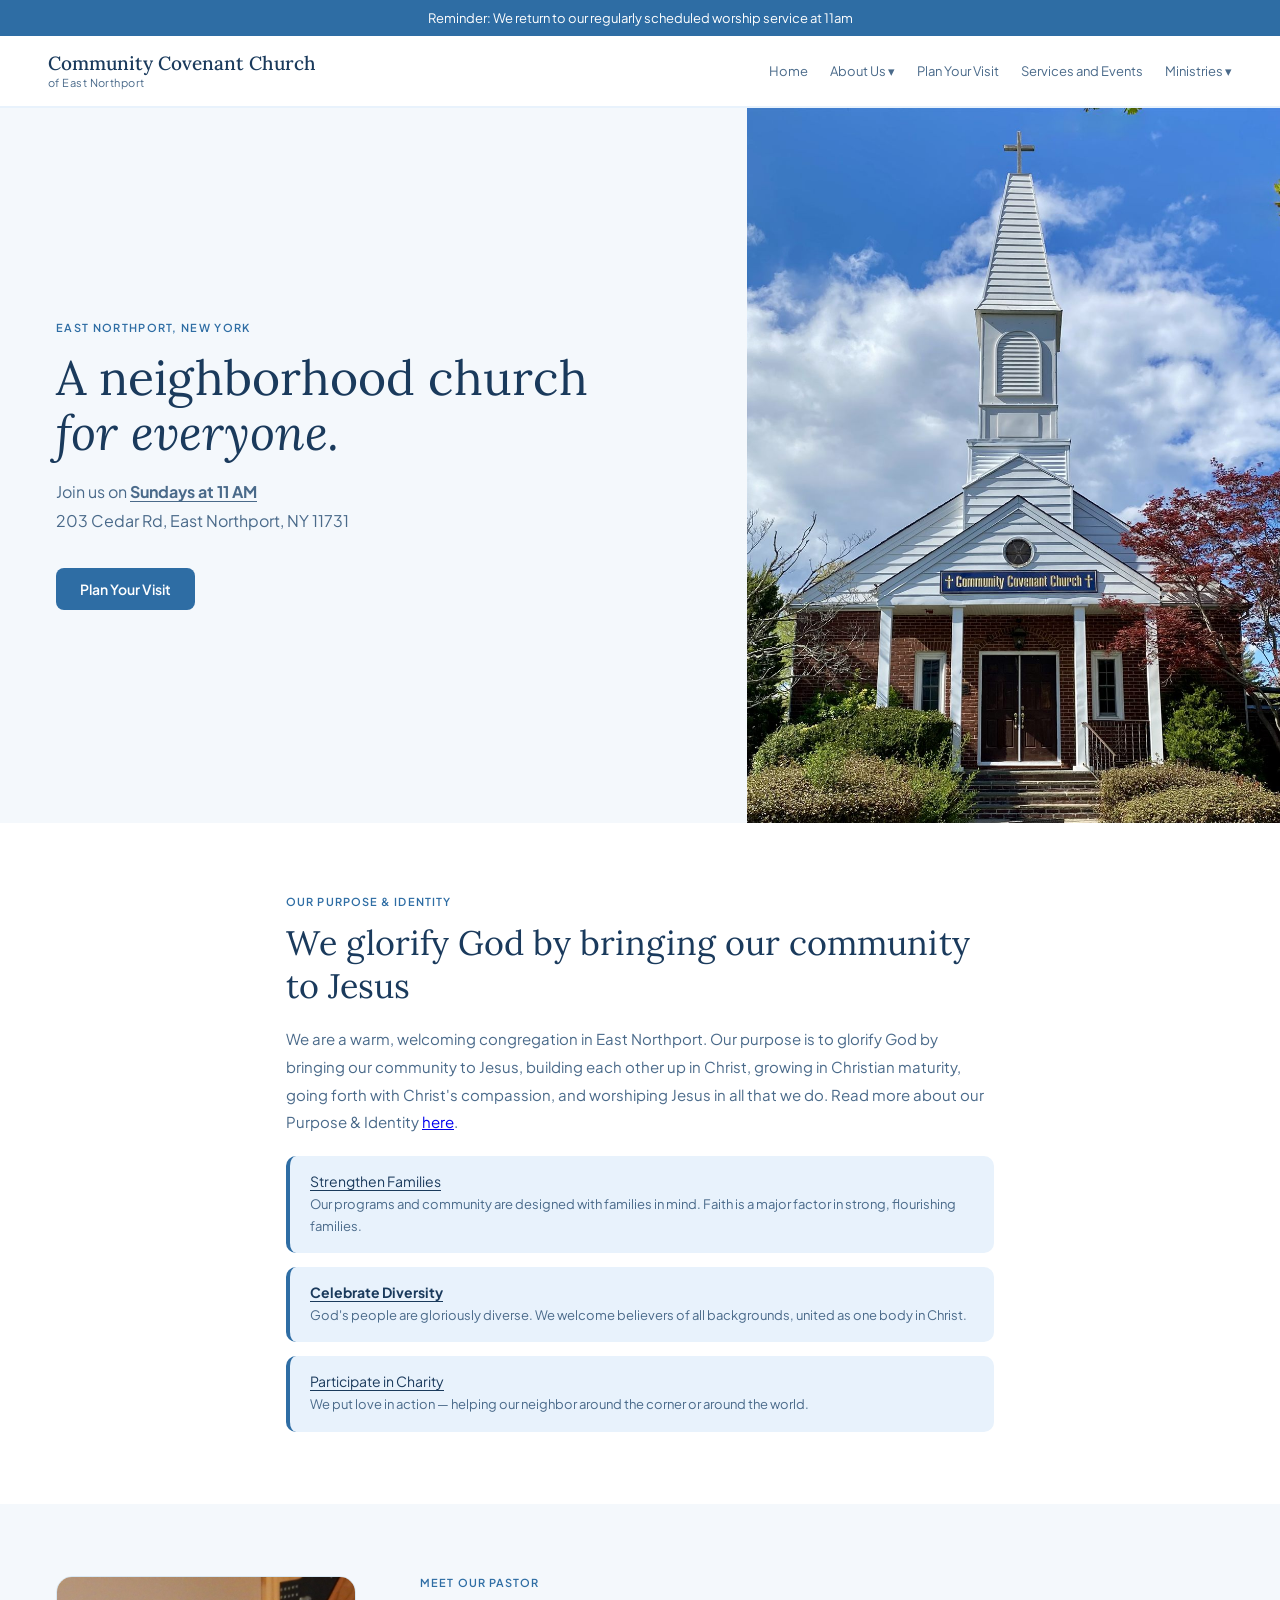
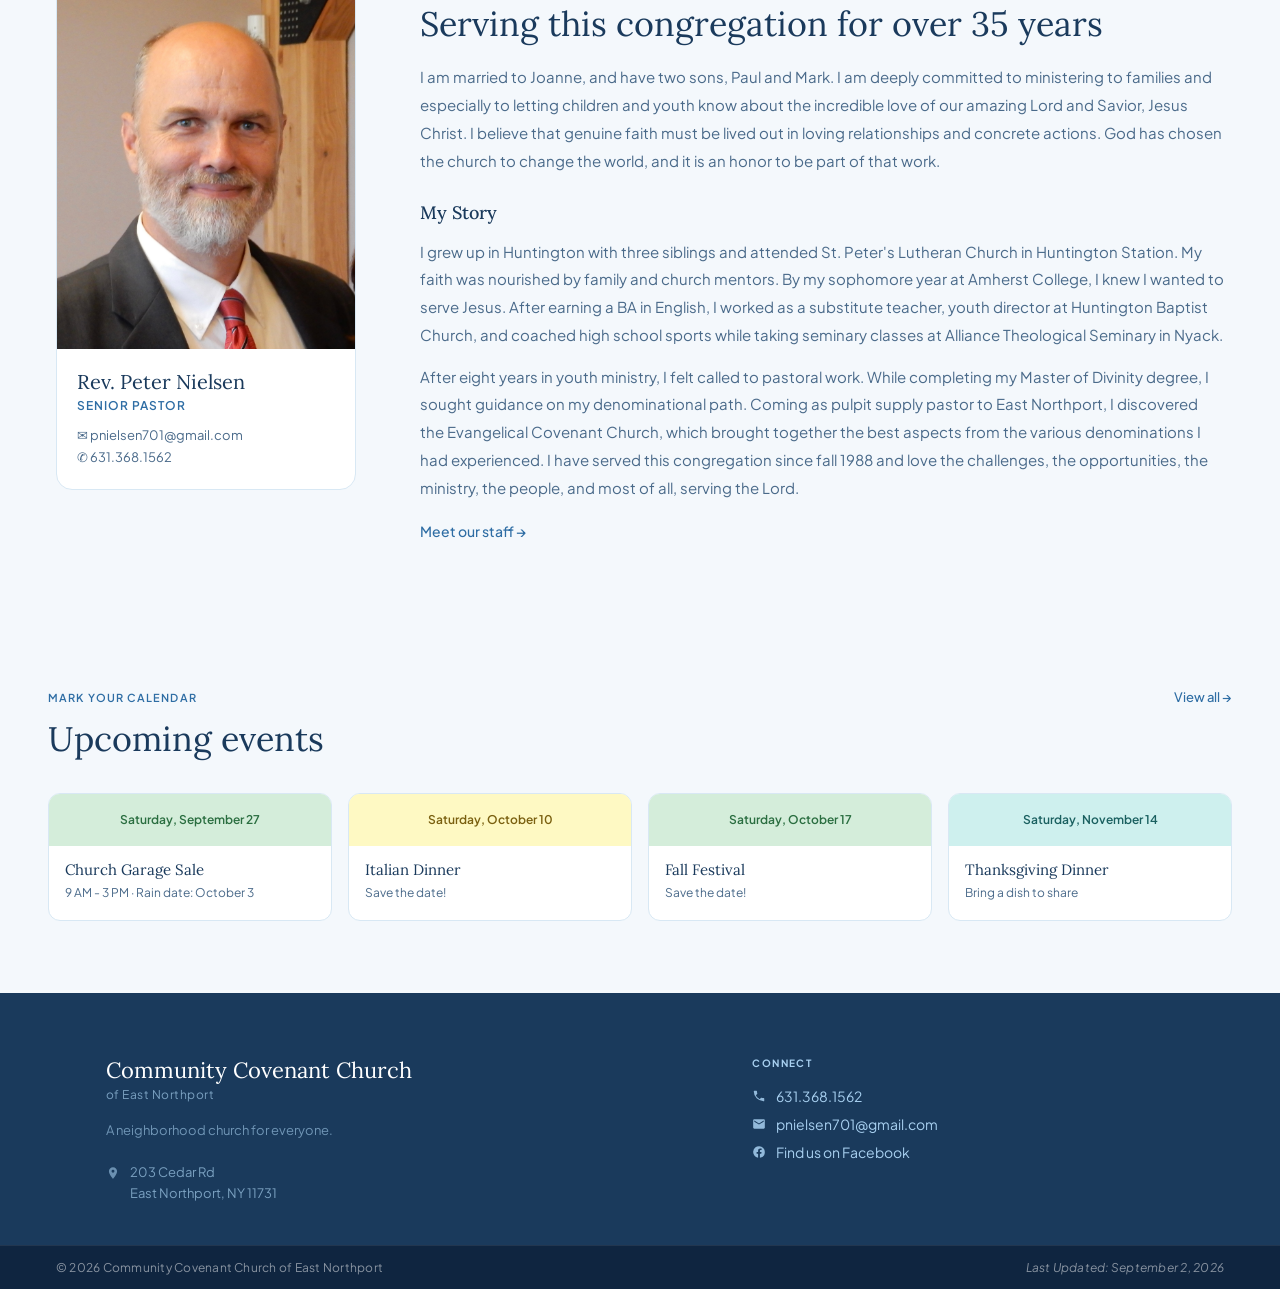
==== index.html @ c4db0e7e "Banner: 'regularly standard' -> 'regularly scheduled'" ====
<!DOCTYPE html>
<html lang="en">
<head>
<!-- Google tag (gtag.js) -->
<script async src="https://www.googletagmanager.com/gtag/js?id=G-BMM3CZ1VEX"></script>
<script>
  window.dataLayer = window.dataLayer || [];
  function gtag(){dataLayer.push(arguments);}
  gtag('js', new Date());
  gtag('config', 'G-BMM3CZ1VEX');
</script>
<meta charset="UTF-8">
<meta name="viewport" content="width=device-width, initial-scale=1.0">
<title>Community Covenant Church of East Northport</title>
<meta name="description" content="Community Covenant Church of East Northport — a warm, welcoming neighborhood church on Long Island. Sunday worship at 11 AM at 203 Cedar Rd.">
<link rel="canonical" href="https://comcovchurch.com/">
<meta name="theme-color" content="#2e6da4">
<meta property="og:type" content="website">
<meta property="og:title" content="Community Covenant Church of East Northport">
<meta property="og:description" content="Community Covenant Church of East Northport — a warm, welcoming neighborhood church on Long Island. Sunday worship at 11 AM at 203 Cedar Rd.">
<meta property="og:image" content="https://comcovchurch.com/images/hero.jpg">
<meta property="og:url" content="https://comcovchurch.com/">
<meta property="og:site_name" content="Community Covenant Church of East Northport">
<meta name="twitter:card" content="summary_large_image">
<meta name="twitter:title" content="Community Covenant Church of East Northport">
<meta name="twitter:description" content="Community Covenant Church of East Northport — a warm, welcoming neighborhood church on Long Island. Sunday worship at 11 AM at 203 Cedar Rd.">
<meta name="twitter:image" content="https://comcovchurch.com/images/hero.jpg">
<link href="https://fonts.googleapis.com/css2?family=Lora:ital,wght@0,400;0,500;0,600;1,400&family=Plus+Jakarta+Sans:wght@300;400;500;600&display=swap" rel="stylesheet">
<link rel="stylesheet" href="style.css">
<script type="application/ld+json">
{
  "@context": "https://schema.org",
  "@type": "Church",
  "name": "Community Covenant Church of East Northport",
  "url": "https://comcovchurch.com",
  "image": "https://comcovchurch.com/images/hero.jpg",
  "description": "A warm, welcoming neighborhood church on Long Island. Sunday worship at 11 AM.",
  "address": {
    "@type": "PostalAddress",
    "streetAddress": "203 Cedar Rd",
    "addressLocality": "East Northport",
    "addressRegion": "NY",
    "postalCode": "11731",
    "addressCountry": "US"
  },
  "telephone": "+1-631-368-1562",
  "email": "pnielsen701@gmail.com",
  "sameAs": ["https://www.facebook.com/eastnorthportcovenant"],
  "openingHoursSpecification": [{
    "@type": "OpeningHoursSpecification",
    "dayOfWeek": "Sunday",
    "opens": "11:00",
    "closes": "12:00"
  }]
}
</script>
</head>
<body>

<div class="banner">
  <p>Reminder: We return to our regularly scheduled worship service at 11am</p>
</div>

<nav>
  <div class="nav-brand">
    <div class="nav-name">Community Covenant Church</div>
    <div class="nav-sub">of East Northport</div>
  </div>
  <div class="nav-links">
    <a href="index.html">Home</a>
    <div class="nav-dropdown">
      <button type="button" class="nav-dropdown-trigger" aria-haspopup="true">About Us <span aria-hidden="true">&#9662;</span></button>
      <div class="nav-dropdown-menu" role="menu">
        <a href="about.html" role="menuitem">Purpose &amp; Identity</a>
        <a href="staff.html" role="menuitem">Staff</a>
        <a href="gallery.html" role="menuitem">Gallery</a>
      </div>
    </div>
    <a href="services.html">Plan Your Visit</a>
    <a href="events.html">Services and Events</a>
    <div class="nav-dropdown">
      <button type="button" class="nav-dropdown-trigger" aria-haspopup="true">Ministries <span aria-hidden="true">&#9662;</span></button>
      <div class="nav-dropdown-menu" role="menu">
        <a href="womens-ministry.html" role="menuitem">Women&#8217;s Ministry</a>
        <a href="youth-children.html" role="menuitem">Children &amp; Youth</a>
        <a href="affirmations.html" role="menuitem">Affirmations</a>
      </div>
    </div>
  </div>
</nav>

<section class="hero" id="services">
  <div class="hero-text">
    <div class="hero-location">East Northport, New York</div>
    <h1 class="hero-title">A neighborhood church<br><em>for everyone.</em></h1>
    <p class="hero-sub">Join us on <strong style="text-decoration:underline; text-underline-offset:3px;">Sundays at 11 AM</strong><br>203 Cedar Rd, East Northport, NY 11731</p>
    <div class="hero-btns">
      <a href="services.html" class="btn-primary">Plan Your Visit</a>
    </div>
  </div>
  <div class="hero-photo">
    <img src="images/hero.jpg" alt="Front of Community Covenant Church, 203 Cedar Rd, East Northport NY">
  </div>
</section>

<section class="about" id="about">
  <div class="about-text">
    <div class="section-eyebrow">Our purpose &amp; identity</div>
    <h2 class="section-title">We glorify God by bringing our community to Jesus</h2>
    <p class="section-body">We are a warm, welcoming congregation in East Northport. Our purpose is to glorify God by bringing our community to Jesus, building each other up in Christ, growing in Christian maturity, going forth with Christ's compassion, and worshiping Jesus in all that we do. Read more about our Purpose &amp; Identity <a href="about.html">here</a>.</p>
    <div class="pillars">
      <div class="pillar">
        <div class="pillar-name">Strengthen Families</div>
        <div class="pillar-desc">Our programs and community are designed with families in mind. Faith is a major factor in strong, flourishing families.</div>
      </div>
      <div class="pillar">
        <div class="pillar-name"><strong>Celebrate Diversity</strong></div>
        <div class="pillar-desc">God's people are gloriously diverse. We welcome believers of all backgrounds, united as one body in Christ.</div>
      </div>
      <div class="pillar">
        <div class="pillar-name">Participate in Charity</div>
        <div class="pillar-desc">We put love in action — helping our neighbor around the corner or around the world.</div>
      </div>
    </div>
  </div>
  
</section>


<!-- EVENTS:HEADLINES:START -->

<!-- EVENTS:HEADLINES:END -->

<section class="pastor" id="pastor">
  <div class="pastor-card">
    <img src="images/pastor.jpg" alt="Rev. Peter Nielsen">
    <div class="pastor-info">
      <div class="pastor-name">Rev. Peter Nielsen</div>
      <div class="pastor-title">Senior Pastor</div>
      <div class="pastor-contact">
        <a href="mailto:pnielsen701@gmail.com">✉ pnielsen701@gmail.com</a>
        <a href="tel:6313681562">✆ 631.368.1562</a>
      </div>
    </div>
  </div>
  <div>
    <div class="section-eyebrow">Meet our pastor</div>
    <h2 class="section-title">Serving this congregation for over 35 years</h2>
    <div class="pastor-bio">
      <p>I am married to Joanne, and have two sons, Paul and Mark. I am deeply committed to ministering to families and especially to letting children and youth know about the incredible love of our amazing Lord and Savior, Jesus Christ. I believe that genuine faith must be lived out in loving relationships and concrete actions. God has chosen the church to change the world, and it is an honor to be part of that work.</p>
      <h3 class="pastor-bio-head">My Story</h3>
      <p>I grew up in Huntington with three siblings and attended St. Peter's Lutheran Church in Huntington Station. My faith was nourished by family and church mentors. By my sophomore year at Amherst College, I knew I wanted to serve Jesus. After earning a BA in English, I worked as a substitute teacher, youth director at Huntington Baptist Church, and coached high school sports while taking seminary classes at Alliance Theological Seminary in Nyack.</p>
      <p>After eight years in youth ministry, I felt called to pastoral work. While completing my Master of Divinity degree, I sought guidance on my denominational path. Coming as pulpit supply pastor to East Northport, I discovered the Evangelical Covenant Church, which brought together the best aspects from the various denominations I had experienced. I have served this congregation since fall 1988 and love the challenges, the opportunities, the ministry, the people, and most of all, serving the Lord.</p>
      <a class="article-back" href="staff.html" style="margin-top:18px;">Meet our staff →</a>
    </div>
  </div>
</section>

<section class="events" id="events">
  <div class="events-header">
    <div>
      <div class="section-eyebrow">Mark your calendar</div>
      <h2 class="section-title" style="margin-bottom:0;">Upcoming events</h2>
    </div>
    <a href="events.html">View all →</a>
  </div>
  <div class="events-grid">
<!-- EVENTS:UPCOMING:START -->
    <div class="event-card">
      <div class="event-color-bar" style="background:#d4edda;"><span style="color:#2a6e40;">Saturday, September 27</span></div>
      <div class="event-body">
        <div class="event-name">Church Garage Sale</div>
        <div class="event-detail">9 AM - 3 PM · Rain date: October 3</div>
      </div>
    </div>
    <div class="event-card">
      <div class="event-color-bar" style="background:#fef9c3;"><span style="color:#7a6010;">Saturday, October 10</span></div>
      <div class="event-body">
        <div class="event-name">Italian Dinner</div>
        <div class="event-detail">Save the date!</div>
      </div>
    </div>
    <div class="event-card">
      <div class="event-color-bar" style="background:#d4edda;"><span style="color:#2a6e40;">Saturday, October 17</span></div>
      <div class="event-body">
        <div class="event-name">Fall Festival</div>
        <div class="event-detail">Save the date!</div>
      </div>
    </div>
    <div class="event-card">
      <div class="event-color-bar" style="background:#cef0ee;"><span style="color:#1a6060;">Saturday, November 14</span></div>
      <div class="event-body">
        <div class="event-name">Thanksgiving Dinner</div>
        <div class="event-detail">Bring a dish to share</div>
      </div>
    </div>
<!-- EVENTS:UPCOMING:END -->
  </div>
</section>
<footer id="contact">
  <div class="footer-grid">
    <div class="footer-col footer-brand">
      <div class="footer-name">Community Covenant Church</div>
      <div class="footer-sub-name">of East Northport</div>
      <p class="footer-tagline">A neighborhood church for everyone.</p>
      <div class="footer-addr"><a href="https://www.google.com/maps/search/?api=1&amp;query=203+Cedar+Rd+East+Northport+NY+11731" target="_blank" rel="noopener"><svg class="footer-icon" viewBox="0 0 24 24" width="14" height="14" aria-hidden="true" fill="currentColor"><path d="M12 2C8.13 2 5 5.13 5 9c0 5.25 7 13 7 13s7-7.75 7-13c0-3.87-3.13-7-7-7zm0 9.5a2.5 2.5 0 010-5 2.5 2.5 0 010 5z"/></svg><span>203 Cedar Rd<br>East Northport, NY 11731</span></a></div>
    </div>
    <div class="footer-col">
      <div class="footer-head">Connect</div>
      <div class="footer-contact">
        <a href="tel:6313681562"><svg class="footer-icon" viewBox="0 0 24 24" width="14" height="14" aria-hidden="true" fill="currentColor"><path d="M6.62 10.79c1.44 2.83 3.76 5.14 6.59 6.59l2.2-2.2c.27-.27.67-.36 1.02-.24 1.12.37 2.33.57 3.57.57.55 0 1 .45 1 1V20c0 .55-.45 1-1 1A17 17 0 013 4c0-.55.45-1 1-1h3.5c.55 0 1 .45 1 1 0 1.25.2 2.45.57 3.57.11.35.03.74-.25 1.02l-2.2 2.2z"/></svg><span>631.368.1562</span></a>
        <a href="mailto:pnielsen701@gmail.com"><svg class="footer-icon" viewBox="0 0 24 24" width="14" height="14" aria-hidden="true" fill="currentColor"><path d="M20 4H4c-1.1 0-2 .9-2 2v12c0 1.1.9 2 2 2h16c1.1 0 2-.9 2-2V6c0-1.1-.9-2-2-2zm0 4l-8 5-8-5V6l8 5 8-5v2z"/></svg><span>pnielsen701@gmail.com</span></a>
        <a href="https://www.facebook.com/eastnorthportcovenant" target="_blank" rel="noopener"><svg class="footer-icon" viewBox="0 0 24 24" width="14" height="14" aria-hidden="true" fill="currentColor"><path d="M22 12a10 10 0 10-11.56 9.88V14.9H7.9V12h2.54V9.8c0-2.5 1.5-3.9 3.78-3.9 1.1 0 2.24.2 2.24.2v2.46h-1.26c-1.24 0-1.63.77-1.63 1.56V12h2.78l-.45 2.9h-2.34v6.98A10 10 0 0022 12z"/></svg><span>Find us on Facebook</span></a>
      </div>
    </div>
  </div>
  <div class="footer-bottom">
    <span class="footer-copyright">&copy; 2026 Community Covenant Church of East Northport</span>
    <span class="footer-updated">Last Updated: September 2, 2026</span>
  </div>
</footer>

</body>
</html>
---- style.css ----
*, *::before, *::after { box-sizing: border-box; margin: 0; padding: 0; }
  :root {
    --sky: #2e6da4;
    --sky-light: #e8f2fc;
    --sky-mid: #cce5f6;
    --sky-dark: #1a3a5c;
    --sky-deep: #0f2540;
    --sage: #3a7a54;
    --sage-light: #d4edda;
    --gold: #c8a020;
    --gold-light: #fef9c3;
    --teal: #2a8a8a;
    --teal-light: #cef0ee;
    --white: #ffffff;
    --off-white: #f4f8fc;
    --border: #d8e8f4;
    --text: #1a3a5c;
    --muted: #4a6a8a;
    --muted-light: #7aa0c0;
  }
  body { font-family: 'Plus Jakarta Sans', sans-serif; background: var(--white); color: var(--text); }


  /* ANNOUNCEMENT BANNER */
  .banner { background: var(--sky); padding: 10px 48px; display: flex; align-items: center; justify-content: center; gap: 12px; }
  .banner p { font-size: 13px; color: white; }
  .banner a { color: #a8d0f0; text-decoration: underline; font-weight: 500; }

  /* NAV */
  nav { background: var(--white); border-bottom: 2px solid var(--sky-light); padding: 0 48px; display: flex; align-items: center; justify-content: space-between; height: 72px; position: sticky; top: 0; z-index: 100; }
  .nav-brand { display: flex; flex-direction: column; }
  .nav-name { font-family: 'Lora', serif; font-size: 19px; font-weight: 500; color: var(--sky-dark); line-height: 1.1; }
  .nav-sub { font-size: 11px; color: var(--muted); letter-spacing: 0.04em; margin-top: 2px; }
  .nav-links { display: flex; gap: 22px; align-items: center; flex-wrap: wrap; justify-content: flex-end; }
  .nav-links a { display: inline-block; font-family: inherit; font-size: 13px; font-weight: 400; line-height: 1.4; color: var(--muted); text-decoration: none; transition: color 0.2s; white-space: nowrap; }

  /* MINISTRIES DROPDOWN */
  .nav-dropdown { position: relative; display: inline-flex; align-items: center; }
  .nav-dropdown-trigger { display: inline-block; background: none; border: 0; padding: 0; margin: 0; font-family: inherit; font-size: 13px; font-weight: 400; line-height: 1.4; color: var(--muted); cursor: pointer; transition: color 0.2s; white-space: nowrap; vertical-align: baseline; }
  .nav-dropdown-trigger:hover { color: var(--sky); }
  .nav-dropdown:focus-within .nav-dropdown-trigger { color: var(--sky); }
  .nav-dropdown-menu { position: absolute; top: calc(100% + 8px); left: 50%; transform: translate(-50%, -4px); min-width: 200px; background: var(--white); border: 1px solid var(--border); border-radius: 10px; padding: 6px 0; box-shadow: 0 12px 28px rgba(26,58,92,0.14); opacity: 0; visibility: hidden; transition: opacity 0.15s, visibility 0.15s, transform 0.15s; z-index: 200; }
  .nav-dropdown:hover .nav-dropdown-menu,
  .nav-dropdown:focus-within .nav-dropdown-menu { opacity: 1; visibility: visible; transform: translate(-50%, 0); }
  .nav-dropdown-menu a { display: block; padding: 9px 18px; font-size: 13px; color: var(--text); text-decoration: none; white-space: nowrap; }
  .nav-dropdown-menu a:hover { background: var(--sky-light); color: var(--sky-dark); }
  .nav-links a:hover { color: var(--sky); }
  .nav-cta { background: var(--sky); color: #ffffff; padding: 10px 22px; border-radius: 8px; font-size: 13px; font-weight: 600; text-decoration: none; transition: background 0.2s; }
  .nav-cta:hover { background: var(--sky-dark); color: #ffffff; }

  /* HERO: magazine split */
  .hero { display: grid; grid-template-columns: 1.4fr 1fr; min-height: 440px; }
  .hero-text { background: var(--off-white); padding: 72px 56px; display: flex; flex-direction: column; justify-content: center; }
  .hero-location { font-size: 11px; text-transform: uppercase; letter-spacing: 0.12em; color: var(--sky); font-weight: 600; margin-bottom: 16px; }
  .hero-title { font-family: 'Lora', serif; font-size: 48px; font-weight: 400; color: var(--sky-dark); line-height: 1.15; margin-bottom: 18px; }
  .hero-title em { font-style: italic; }
  .hero-sub { font-size: 16px; color: var(--muted); line-height: 1.8; margin-bottom: 32px; }
  .hero-btns { display: flex; gap: 12px; flex-wrap: wrap; }
  .btn-primary { background: var(--sky); color: white; padding: 12px 24px; border-radius: 8px; font-size: 14px; font-weight: 600; text-decoration: none; transition: background 0.2s; }
  .btn-primary:hover { background: var(--sky-dark); }
  .btn-outline { background: white; color: var(--sky); border: 1.5px solid var(--sky); padding: 11px 22px; border-radius: 8px; font-size: 14px; font-weight: 600; text-decoration: none; transition: all 0.2s; }
  .btn-outline:hover { background: var(--sky-light); }
  .hero-photo { position: relative; overflow: hidden; }
  .hero-photo img { width: 100%; height: 100%; object-fit: cover; object-position: center 20%; }

  /* SCHEDULE BAR */
  .schedule-bar { background: var(--white); border-bottom: 2px solid var(--sky-light); display: grid; grid-template-columns: repeat(3,1fr); }
  .sched-col { padding: 22px 24px; border-right: 1px solid var(--border); text-align: center; }
  .sched-col:last-child { border-right: none; }
  .sched-label { font-size: 10px; font-weight: 600; color: var(--sky); text-transform: uppercase; letter-spacing: 0.1em; margin-bottom: 4px; }
  .sched-val { font-family: 'Lora', serif; font-size: 17px; color: var(--sky-dark); }
  .sched-note { font-size: 11px; color: var(--muted); margin-top: 3px; }
  .sched-col.featured { background: var(--sky); border-right-color: var(--sky); }
  .sched-col.featured .sched-label { color: rgba(255,255,255,0.85); }
  .sched-col.featured .sched-val { color: var(--white); }
  .sched-col.featured .sched-note { color: rgba(255,255,255,0.85); }

  /* ABOUT */
  .about { display: block; }
  .about-text { padding: 72px 56px; max-width: 820px; margin: 0 auto; }
  .section-eyebrow { font-size: 11px; font-weight: 600; color: var(--sky); text-transform: uppercase; letter-spacing: 0.1em; margin-bottom: 14px; }
  .section-title { font-family: 'Lora', serif; font-size: 34px; font-weight: 400; color: var(--sky-dark); line-height: 1.25; margin-bottom: 18px; }
  .section-body { font-size: 15px; color: var(--muted); line-height: 1.85; margin-bottom: 16px; }
  .pillars { display: grid; grid-template-columns: 1fr; gap: 14px; margin-top: 20px; }
  .pillar { background: var(--sky-light); border-radius: 10px; padding: 16px 20px; border-left: 4px solid var(--sky); }
  .pillar-name { font-size: 14px; font-weight: 400; color: var(--sky-dark); margin-bottom: 4px; text-decoration: underline; text-underline-offset: 3px; }
  .pillar-name strong { font-weight: 700; }
  .pillar-desc { font-size: 13px; color: var(--muted); line-height: 1.65; }
  .about-photo { position: relative; min-height: 500px; overflow: hidden; }
  .about-photo img { width: 100%; height: 100%; object-fit: cover; object-position: top center; }

  /* EVENTS */
  .events { background: var(--off-white); padding: 72px 48px; }
  .events-header { display: flex; justify-content: space-between; align-items: baseline; margin-bottom: 32px; }
  .events-header a { font-size: 13px; color: var(--sky); text-decoration: none; font-weight: 500; }
  .events-grid { display: grid; grid-template-columns: repeat(4,1fr); gap: 16px; }
  .event-card { background: var(--white); border-radius: 12px; overflow: hidden; border: 1px solid var(--border); transition: transform 0.2s, box-shadow 0.2s; }
  .event-card:hover { transform: translateY(-4px); box-shadow: 0 12px 32px rgba(26,58,92,0.1); }
  .event-card.featured { border: 2px solid var(--sky); }
  .event-color-bar { height: 52px; display: flex; align-items: center; justify-content: center; }
  .event-photo { width: 100%; height: 140px; object-fit: cover; display: block; }
  .event-color-bar span { font-size: 12px; font-weight: 600; }
  .event-body { padding: 14px 16px 18px; }
  .event-name { font-family: 'Lora', serif; font-size: 15px; color: var(--sky-dark); margin-bottom: 4px; line-height: 1.35; }
  .event-detail { font-size: 12px; color: var(--muted); line-height: 1.5; }
  .event-rsvp { display: inline-block; margin-top: 10px; font-size: 12px; font-weight: 600; color: var(--sky); text-decoration: none; }
  .event-rsvp:hover { color: var(--sky-dark); }
  .event-special-tag { display: inline-block; background: var(--sky); color: white; font-size: 10px; font-weight: 600; padding: 2px 8px; border-radius: 3px; margin-bottom: 6px; letter-spacing: 0.04em; }

  /* VBS FEATURE */
  .vbs { background: var(--sage-light); padding: 64px 56px; display: grid; grid-template-columns: 1fr 1fr; gap: 56px; align-items: center; border-top: 2px solid #b8ddc8; border-bottom: 2px solid #b8ddc8; }
  .vbs-icon { font-family: 'Lora', serif; font-size: 100px; color: var(--sage); opacity: 0.3; line-height: 1; }
  .vbs-art { width: 100%; max-width: 360px; height: auto; border-radius: 12px; box-shadow: 0 12px 32px rgba(26,58,92,0.18); display: block; justify-self: center; }
  @media (max-width: 820px) {
    .vbs { grid-template-columns: 1fr; padding: 48px 28px; gap: 32px; }
    .vbs-art { max-width: 320px; margin: 0 auto; }
  }
  .vbs-eyebrow { font-size: 11px; font-weight: 600; color: var(--sage); text-transform: uppercase; letter-spacing: 0.1em; margin-bottom: 12px; }
  .vbs-title { font-family: 'Lora', serif; font-size: 30px; color: var(--sky-dark); margin-bottom: 14px; line-height: 1.25; }
  .vbs-body { font-size: 14px; color: var(--muted); line-height: 1.85; margin-bottom: 20px; }
  .vbs-btn { display: inline-block; background: var(--sage); color: white; padding: 11px 24px; border-radius: 8px; font-size: 13px; font-weight: 600; text-decoration: none; }

  /* CELEBRATION CALLOUT (name change event) */
  .headline { background: var(--sky-light); padding: 64px 56px; display: grid; grid-template-columns: 1fr 380px; gap: 56px; align-items: center; border-bottom: 2px solid var(--sky-mid); }
  .headline-text .section-title { margin-bottom: 16px; }
  .headline-text .section-body { margin-bottom: 24px; }
  .headline-poster { display: block; line-height: 0; border-radius: 12px; overflow: hidden; box-shadow: 0 12px 32px rgba(26,58,92,0.18); transition: transform 0.2s, box-shadow 0.2s; }
  .headline-poster:hover { transform: translateY(-3px); box-shadow: 0 18px 40px rgba(26,58,92,0.22); }
  .headline-poster img { width: 100%; height: auto; display: block; }
  .headline-posters { display: grid; gap: 14px; }
  .headline-posters a { display: block; line-height: 0; border-radius: 12px; overflow: hidden; box-shadow: 0 12px 32px rgba(26,58,92,0.18); transition: transform 0.2s, box-shadow 0.2s; }
  .headline-posters a:hover { transform: translateY(-3px); box-shadow: 0 18px 40px rgba(26,58,92,0.22); }
  .headline-posters img { width: 100%; height: auto; display: block; }
  @media (max-width: 820px) {
    .headline { grid-template-columns: 1fr; padding: 48px 28px; gap: 32px; }
    .headline-poster { max-width: 380px; margin: 0 auto; }
  }

  /* NEWS */
  .news { background: var(--white); padding: 72px 56px; }
  .news-card { display: grid; grid-template-columns: 4px 1fr; gap: 24px; max-width: 680px; }
  .news-accent { background: var(--sky); border-radius: 2px; }
  .news-tag { display: inline-block; background: var(--sky-light); color: var(--sky); font-size: 10px; font-weight: 700; text-transform: uppercase; letter-spacing: 0.1em; padding: 3px 10px; border-radius: 4px; margin-bottom: 10px; }
  .news-headline { font-family: 'Lora', serif; font-size: 22px; color: var(--sky-dark); margin-bottom: 10px; line-height: 1.35; }
  .news-body { font-size: 14px; color: var(--muted); line-height: 1.85; }

  /* PASTOR */
  .pastor { background: var(--off-white); padding: 72px 56px; display: grid; grid-template-columns: 300px 1fr; gap: 64px; align-items: start; }
  .pastor-card { background: var(--white); border-radius: 16px; overflow: hidden; border: 1px solid var(--border); }
  .pastor-card img { width: 100%; display: block; }
  .pastor-info { padding: 20px 20px 24px; }
  .pastor-name { font-family: 'Lora', serif; font-size: 20px; color: var(--sky-dark); }
  .pastor-title { font-size: 12px; color: var(--sky); font-weight: 600; text-transform: uppercase; letter-spacing: 0.08em; margin-top: 4px; }
  .pastor-contact { margin-top: 14px; display: flex; flex-direction: column; gap: 6px; }
  .pastor-contact a { font-size: 13px; color: var(--muted); text-decoration: none; }
  .pastor-contact a:hover { color: var(--sky); }
  .pastor-bio { font-size: 15px; color: var(--muted); line-height: 1.85; }
  .pastor-bio p + p { margin-top: 14px; }
  .pastor-bio-head { font-family: 'Lora', serif; font-weight: 500; font-size: 18px; color: var(--sky-dark); margin-top: 22px; margin-bottom: 8px; }

  /* MINISTRIES */
  .ministries { background: var(--white); padding: 72px 56px; }
  .ministry-grid { display: grid; grid-template-columns: repeat(3,1fr); gap: 20px; margin-top: 32px; }
  .ministry-card { background: var(--off-white); border-radius: 12px; padding: 28px; border: 1px solid var(--border); display: block; color: inherit; text-decoration: none; transition: transform 0.2s, box-shadow 0.2s, border-color 0.2s; }
  .ministry-card:hover { transform: translateY(-3px); box-shadow: 0 8px 24px rgba(26,58,92,0.08); border-color: var(--sky); }
  .ministry-dot { width: 40px; height: 40px; border-radius: 50%; display: flex; align-items: center; justify-content: center; margin-bottom: 14px; }
  .ministry-name { font-family: 'Lora', serif; font-size: 18px; color: var(--sky-dark); margin-bottom: 8px; }
  .ministry-desc { font-size: 13px; color: var(--muted); line-height: 1.7; }

  /* SERMONS */
  .sermons { background: var(--off-white); padding: 72px 56px; }
  .sermon-list { max-width: 680px; margin-top: 28px; }
  .sermon-row { display: grid; grid-template-columns: 100px 1fr; gap: 20px; align-items: center; padding: 14px 0; border-bottom: 1px solid var(--border); }
  .sermon-date { font-size: 12px; color: var(--sky); font-weight: 600; }
  .sermon-title { font-size: 14px; color: var(--sky-dark); }

  /* FOOTER */
  footer { background: var(--sky-dark); padding: 64px 0 0; }
  .footer-grid { display: grid; grid-template-columns: 1.4fr 1fr; gap: 56px; padding: 0 56px 40px; max-width: 1180px; margin: 0 auto; }
  .footer-col { min-width: 0; }
  .footer-name { font-family: 'Lora', serif; font-size: 22px; color: white; margin-bottom: 4px; line-height: 1.2; }
  .footer-sub-name { font-size: 12px; color: var(--muted-light); letter-spacing: 0.04em; margin-bottom: 18px; }
  .footer-tagline { font-size: 13px; color: var(--muted-light); line-height: 1.65; margin-bottom: 20px; max-width: 360px; opacity: 0.9; }
  .footer-addr { font-size: 13px; color: var(--muted-light); line-height: 1.65; }
  .footer-addr a { display: inline-flex; align-items: flex-start; gap: 10px; color: var(--muted-light); text-decoration: none; transition: color 0.15s; }
  .footer-addr a:hover { color: white; }
  .footer-contact { display: flex; flex-direction: column; gap: 10px; }
  .footer-contact a { display: inline-flex; align-items: center; gap: 10px; font-size: 14px; color: #a8d0f0; text-decoration: none; transition: color 0.15s; }
  .footer-contact a:hover { color: white; }
  .footer-icon { flex: 0 0 auto; opacity: 0.85; }
  .footer-addr .footer-icon { margin-top: 4px; }
  .footer-head { font-size: 10px; font-weight: 700; text-transform: uppercase; letter-spacing: 0.14em; color: #a8d0f0; margin-bottom: 18px; }
  .footer-bottom { border-top: 1px solid rgba(255,255,255,0.08); padding: 20px 56px 24px; font-size: 12px; color: rgba(255,255,255,0.5); letter-spacing: 0.02em; display: flex; justify-content: space-between; align-items: center; flex-wrap: wrap; gap: 12px; }
  .footer-updated { font-style: italic; }
  @media (max-width: 640px) {
    .footer-bottom { padding: 20px 24px 24px; flex-direction: column; gap: 6px; text-align: center; }
  }
  @media (max-width: 720px) {
    footer { padding: 48px 0 0; }
    .footer-grid { grid-template-columns: 1fr; gap: 36px; padding: 0 24px 32px; }
  }
  .footer-bottom { background: var(--sky-deep); padding: 14px 56px; display: flex; justify-content: space-between; }
  .footer-bottom p { font-size: 11px; color: #4a6a8a; }

  .staff { background: var(--off-white); padding: 72px 56px; }
  .staff-grid { display: grid; grid-template-columns: repeat(auto-fit, minmax(280px, 360px)); gap: 24px; margin-top: 36px; justify-content: center; }
  .staff-card { background: var(--white); border-radius: 12px; overflow: hidden; border: 1px solid var(--border); display: flex; flex-direction: column; }
  .staff-photo { aspect-ratio: 4 / 5; overflow: hidden; }
  .staff-photo img { width: 100%; height: 100%; object-fit: cover; object-position: center 30%; }
  .staff-placeholder { aspect-ratio: 4 / 5; background: var(--sky-light); display: flex; align-items: center; justify-content: center; }
  .staff-initials { font-family: 'Lora', serif; font-size: 56px; color: var(--sky); opacity: 0.4; }
  .staff-info { padding: 20px 22px 26px; }
  .staff-name { font-family: 'Lora', serif; font-size: 20px; color: var(--sky-dark); margin-bottom: 4px; }
  .staff-role { font-size: 11px; font-weight: 600; color: var(--sky); text-transform: uppercase; letter-spacing: 0.1em; margin-bottom: 12px; }
  .staff-bio { font-size: 13px; color: var(--muted); line-height: 1.75; margin-bottom: 14px; }
  .staff-link { display: inline-block; font-size: 13px; font-weight: 500; color: var(--sky); text-decoration: none; }
  .staff-link:hover { color: var(--sky-dark); }
  /* ARTICLE / SUB-PAGES */
  .article { max-width: 760px; margin: 0 auto; padding: 72px 32px 96px; }
  .article-eyebrow { font-size: 12px; font-weight: 600; color: var(--sky); text-transform: uppercase; letter-spacing: 0.12em; margin-bottom: 14px; }
  .article-title { font-family: 'Lora', serif; font-size: 38px; font-weight: 400; color: var(--sky-dark); line-height: 1.2; margin-bottom: 32px; }
  .article h2 { font-family: 'Lora', serif; font-weight: 500; font-size: 24px; color: var(--sky-dark); margin-top: 36px; margin-bottom: 14px; line-height: 1.3; }
  .article h3 { font-family: 'Lora', serif; font-weight: 500; font-size: 19px; color: var(--sky-dark); margin-top: 28px; margin-bottom: 10px; line-height: 1.35; }
  .article p { font-size: 16px; color: var(--text); line-height: 1.85; margin-bottom: 16px; }
  .article ul, .article ol { margin: 0 0 16px 0; padding-left: 22px; }
  .article li { font-size: 16px; color: var(--text); line-height: 1.85; margin-bottom: 8px; }
  .article blockquote { border-left: 3px solid var(--sky); padding: 4px 0 4px 18px; margin: 18px 0; font-style: italic; color: var(--muted); }
  .article a { color: var(--sky); }
  .article a:hover { color: var(--sky-dark); }
  .article-img { display: block; width: 100%; height: auto; border-radius: 12px; margin: 18px 0 24px; box-shadow: 0 8px 24px rgba(26,58,92,0.12); }
  .article-back { display: inline-block; margin-top: 36px; font-size: 14px; color: var(--sky); text-decoration: none; font-weight: 500; }
  .article-back:hover { color: var(--sky-dark); }
  .ministry-block { background: var(--off-white); border: 1px solid var(--border); border-radius: 16px; padding: 36px 40px; margin-top: 28px; }
  .ministry-block:first-of-type { margin-top: 36px; }
  .ministry-block-eyebrow { font-size: 11px; font-weight: 600; color: var(--sky); text-transform: uppercase; letter-spacing: 0.12em; margin-bottom: 8px; }
  .ministry-block h2 { font-family: 'Lora', serif; font-weight: 500; font-size: 26px; color: var(--sky-dark); margin-top: 0; margin-bottom: 14px; }
  .ministry-block h3 { font-family: 'Lora', serif; font-weight: 500; font-size: 18px; color: var(--sky-dark); margin-top: 22px; margin-bottom: 8px; }
  .ministry-block-link { display: inline-block; margin-top: 12px; font-size: 14px; font-weight: 500; color: var(--sky); text-decoration: none; }
  .ministry-block-link:hover { color: var(--sky-dark); }
  @media (max-width: 640px) {
    .ministry-block { padding: 28px 22px; }
  }
  .pillar-callout { background: var(--sky-light); border-left: 4px solid var(--sky); border-radius: 8px; padding: 18px 22px; margin: 18px 0; }
  .pillar-callout h3 { margin-top: 0; }
  /* CONTACT US PAGE */
  .contact-methods { display: grid; grid-template-columns: repeat(3, 1fr); gap: 16px; margin: 32px 0 8px; }
  .contact-method { display: flex; flex-direction: column; align-items: center; text-align: center; padding: 28px 20px; background: var(--off-white); border: 1px solid var(--border); border-radius: 12px; text-decoration: none; color: inherit; transition: transform 0.15s, box-shadow 0.15s, border-color 0.15s; }
  .contact-method:hover { transform: translateY(-3px); box-shadow: 0 12px 28px rgba(26,58,92,0.10); border-color: var(--sky); }
  .contact-method svg { color: var(--sky); margin-bottom: 14px; }
  .contact-method-label { font-size: 11px; font-weight: 700; color: var(--sky); text-transform: uppercase; letter-spacing: 0.12em; }
  .contact-method-value { font-size: 15px; color: var(--text); margin-top: 6px; word-break: break-word; line-height: 1.4; }
  .visit-grid { display: grid; grid-template-columns: 1fr 1.2fr; gap: 32px; margin-top: 18px; align-items: start; }
  .visit-block { padding: 16px 0; border-bottom: 1px solid var(--border); }
  .visit-block:first-child { padding-top: 0; }
  .visit-block:last-child { border-bottom: 0; padding-bottom: 0; }
  .visit-label { font-size: 11px; font-weight: 700; color: var(--sky); text-transform: uppercase; letter-spacing: 0.12em; margin-bottom: 6px; }
  .visit-value { font-size: 16px; color: var(--text); line-height: 1.55; }
  .visit-value strong { font-size: 22px; font-weight: 500; }
  .visit-note { font-size: 13px; color: var(--muted); margin-top: 4px; }
  .visit-link { display: inline-block; margin-top: 10px; color: var(--sky); font-size: 14px; font-weight: 500; text-decoration: none; }
  .visit-link:hover { color: var(--sky-dark); }
  .visit-map { height: 100%; min-height: 360px; }
  @media (max-width: 720px) {
    .contact-methods { grid-template-columns: 1fr; }
    .visit-grid { grid-template-columns: 1fr; }
    .visit-map { min-height: 280px; }
  }

  .contact-block { background: var(--off-white); border-radius: 12px; padding: 24px 28px; margin-top: 24px; }
  .contact-block dt { font-size: 12px; font-weight: 600; color: var(--sky); text-transform: uppercase; letter-spacing: 0.08em; margin-top: 14px; }
  .contact-block dt:first-child { margin-top: 0; }
  .contact-block dd { font-size: 16px; color: var(--text); margin: 4px 0 0 0; line-height: 1.6; }
  .contact-block dd a { color: var(--sky); text-decoration: none; }
  .contact-block dd a:hover { text-decoration: underline; }

  /* PRIOR EVENTS (thank-you cards with photo grid) */
  .prior-events { padding: 64px 56px; background: var(--off-white); }
  .prior-event-card { background: var(--white); border: 1px solid var(--border); border-radius: 16px; overflow: hidden; max-width: 980px; margin: 24px auto 0; display: grid; grid-template-columns: 1fr 1.4fr; }
  .prior-event-info { padding: 32px 36px; display: flex; flex-direction: column; justify-content: center; }
  .prior-event-date { font-size: 11px; font-weight: 700; color: var(--sky); text-transform: uppercase; letter-spacing: 0.12em; margin-bottom: 10px; }
  .prior-event-name { font-family: 'Lora', serif; font-size: 24px; font-weight: 500; color: var(--sky-dark); margin: 0 0 14px; line-height: 1.25; }
  .prior-event-thanks { font-size: 15px; color: var(--text); line-height: 1.7; margin: 0; }
  .prior-event-gallery { display: grid; grid-template-columns: repeat(2, 1fr); gap: 2px; }
  .prior-event-gallery img { width: 100%; height: 100%; min-height: 160px; object-fit: cover; display: block; }
  @media (max-width: 820px) {
    .prior-events { padding: 48px 24px; }
    .prior-event-card { grid-template-columns: 1fr; }
    .prior-event-gallery img { min-height: 200px; }
  }

  /* PHOTO BANNER (3-photo strip) */
  .past-events { padding: 0; background: var(--off-white); }
  .photo-banner { display: grid; grid-template-columns: repeat(3, 1fr); gap: 4px; }
  .photo-banner img { width: 100%; height: 280px; object-fit: cover; display: block; object-position: center; }
  .photo-banner img:nth-child(2) { object-position: top !important; }
  @media (max-width: 720px) { .photo-banner { grid-template-columns: 1fr; gap: 2px; } .photo-banner img { height: 220px; } }

  /* GALLERY (masonry, no cropping) */
  .gallery { column-count: 3; column-gap: 16px; }
  .gallery img { width: 100%; height: auto; display: block; margin: 0 0 16px; border-radius: 8px; break-inside: avoid; box-shadow: 0 4px 14px rgba(26,58,92,0.08); transition: transform 0.2s, box-shadow 0.2s; }
  .gallery img:hover { transform: translateY(-2px); box-shadow: 0 10px 24px rgba(26,58,92,0.14); }
  @media (max-width: 1024px) { .gallery { column-count: 2; } }
  @media (max-width: 560px) { .gallery { column-count: 1; } .past-events { padding: 48px 24px; } }

  /* RECURRING EVENTS GRID */
  .recurring-grid { grid-template-columns: repeat(3, 1fr); }
  @media (max-width: 720px) { .recurring-grid { grid-template-columns: 1fr; } }

  /* HORIZONTAL SCROLL for the full upcoming events list on events.html */
  .events-scroll-hint { font-size: 13px; color: var(--muted); margin: 0 0 16px; font-style: italic; }
  .events-grid-scroll { display: flex !important; grid-template-columns: none; overflow-x: auto; gap: 16px; padding: 4px 4px 20px; scroll-snap-type: x mandatory; -webkit-overflow-scrolling: touch; scrollbar-color: var(--sky) var(--sky-light); }
  .events-grid-scroll::-webkit-scrollbar { height: 10px; }
  .events-grid-scroll::-webkit-scrollbar-track { background: var(--sky-light); border-radius: 5px; }
  .events-grid-scroll::-webkit-scrollbar-thumb { background: var(--sky); border-radius: 5px; }
  .events-grid-scroll .event-card { flex: 0 0 260px; scroll-snap-align: start; }

  /* SERVICES PAGE */
  .service-card { display: grid; grid-template-columns: 1fr auto; gap: 24px; align-items: center; background: var(--off-white); border: 1px solid var(--border); border-radius: 12px; padding: 22px 26px; margin-top: 18px; }
  .service-card:first-of-type { margin-top: 24px; }
  .service-card.featured { background: var(--sky); border-color: var(--sky); color: var(--white); box-shadow: 0 12px 28px rgba(26,58,92,0.18); }
  .service-card.featured .service-name,
  .service-card.featured .service-when { color: var(--white); }
  .service-card.featured .service-note { color: rgba(255,255,255,0.85); }
  .service-card.featured .cal-icon-link { background: rgba(255,255,255,0.95); border-color: rgba(255,255,255,0.95); }
  .service-name { font-family: 'Lora', serif; font-size: 20px; color: var(--sky-dark); margin-bottom: 4px; }
  .service-when { font-size: 22px; color: var(--text); line-height: 1.2; }
  .service-when strong { font-weight: 500; }
  .service-note { font-size: 13px; color: var(--muted); margin-top: 2px; }
  .service-cal { display: flex; gap: 10px; align-items: center; }
  .cal-icon-link { display: inline-flex; align-items: center; justify-content: center; width: 48px; height: 48px; background: var(--white); border: 1px solid var(--border); border-radius: 10px; transition: transform 0.15s, box-shadow 0.15s, border-color 0.15s; }
  .cal-icon-link:hover { transform: translateY(-2px); box-shadow: 0 6px 14px rgba(26,58,92,0.15); border-color: var(--sky); }
  .map-embed { display: block; width: 100%; height: 360px; border: 0; border-radius: 12px; margin: 18px 0 24px; box-shadow: 0 8px 24px rgba(26,58,92,0.12); }
  @media (max-width: 640px) {
    .service-card { grid-template-columns: 1fr; }
    .service-cal { justify-content: flex-start; }
  }
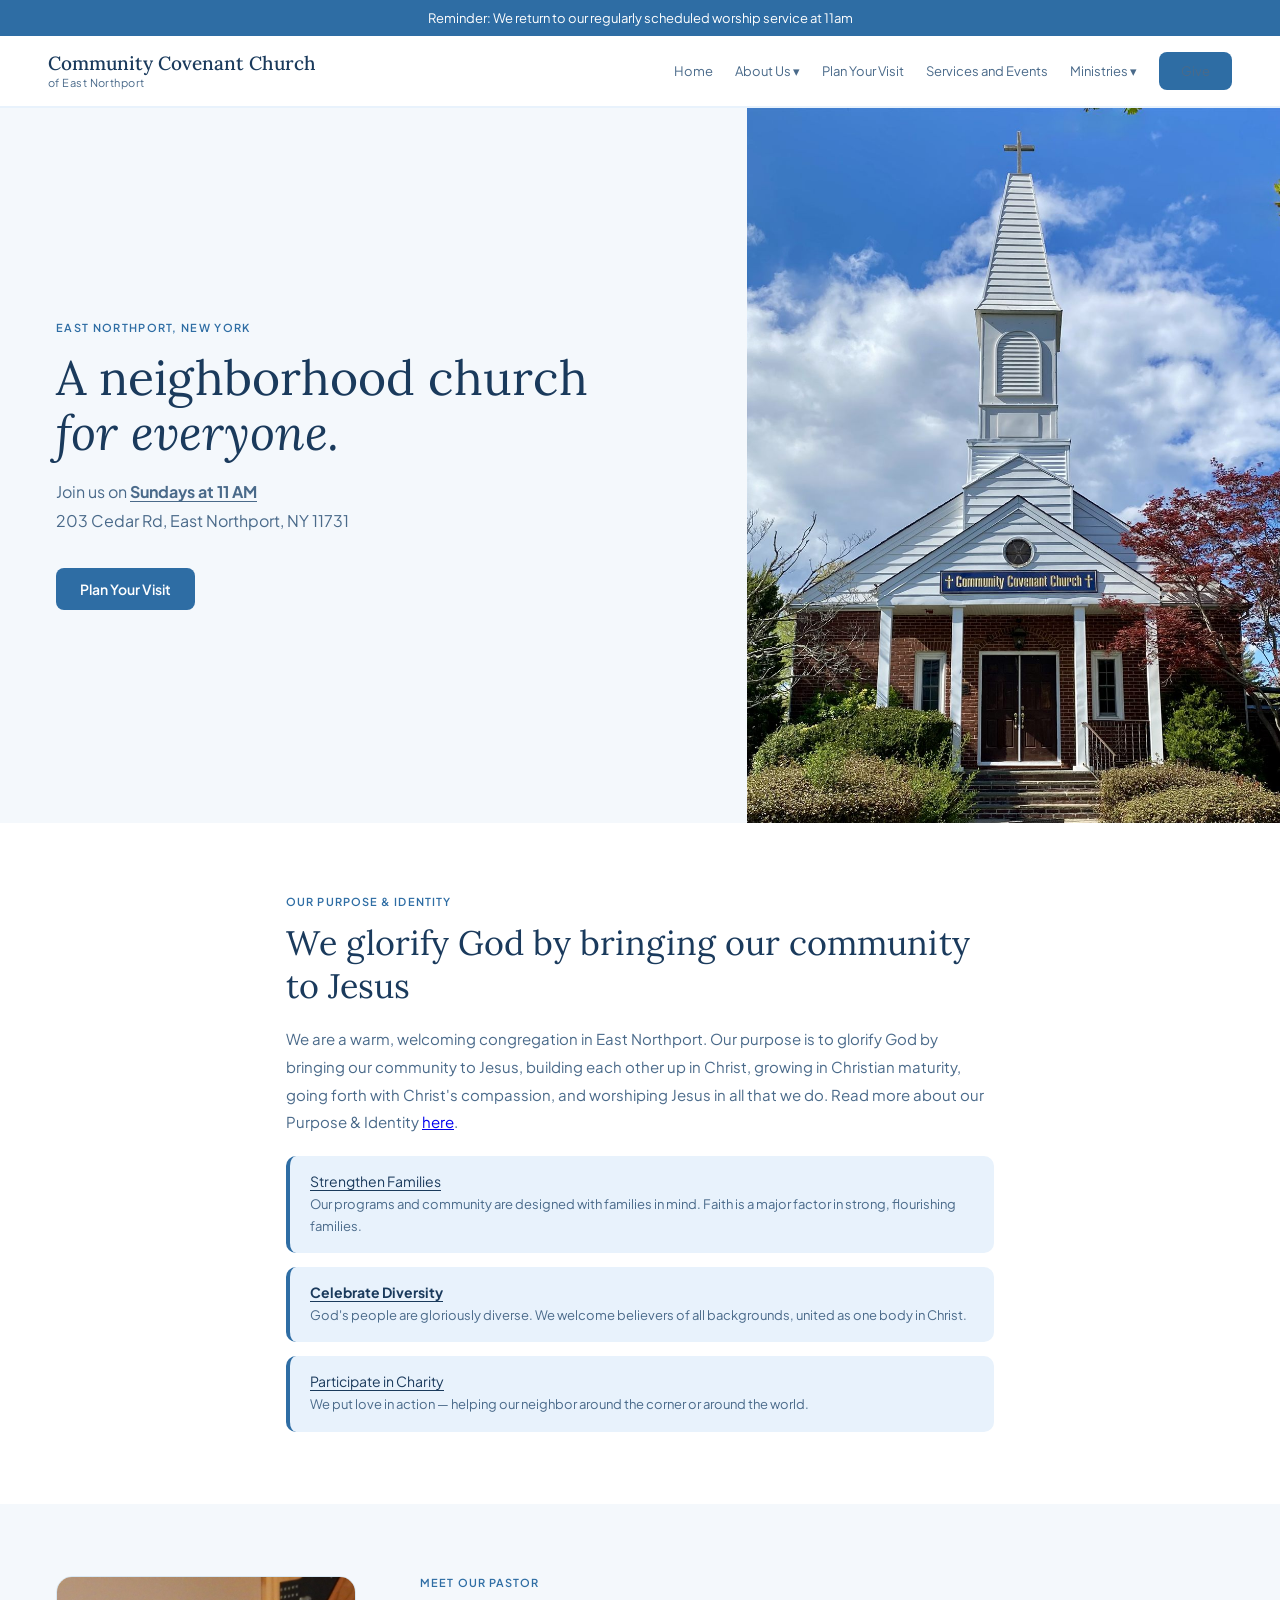
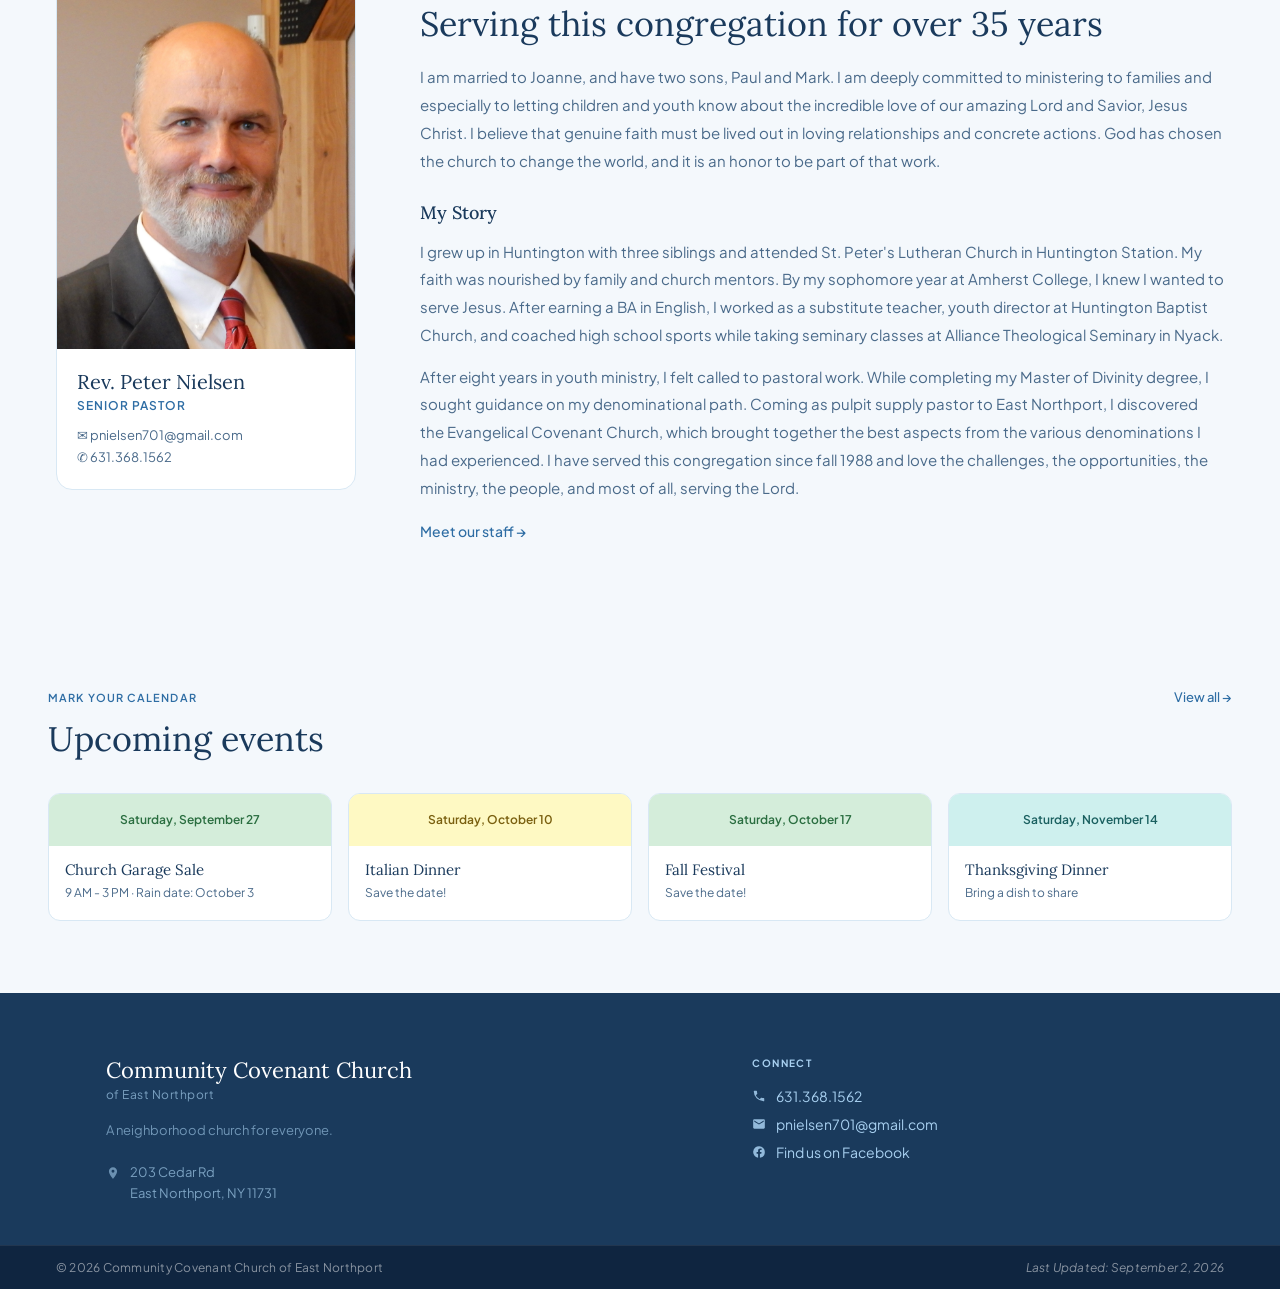
==== commit 3ed9b9a3: "Add Give page with Givebutter embed; add Give CTA to nav on all pages - New give.html with Givebutte" ====
--- a/index.html
+++ b/index.html
@@ -86,6 +86,7 @@
         <a href="affirmations.html" role="menuitem">Affirmations</a>
       </div>
     </div>
+    <a href="give.html" class="nav-cta">Give</a>
   </div>
 </nav>
 
--- a/style.css
+++ b/style.css
@@ -333,4 +333,7 @@
   @media (max-width: 640px) {
     .service-card { grid-template-columns: 1fr; }
     .service-cal { justify-content: flex-start; }
-  }+  }
+  /* GIVE PAGE */
+  .give-widget { margin: 32px 0; min-height: 100px; }
+  .give-address { background: var(--off-white); border-left: 4px solid var(--sky); padding: 14px 18px; border-radius: 6px; font-style: normal; line-height: 1.7; }
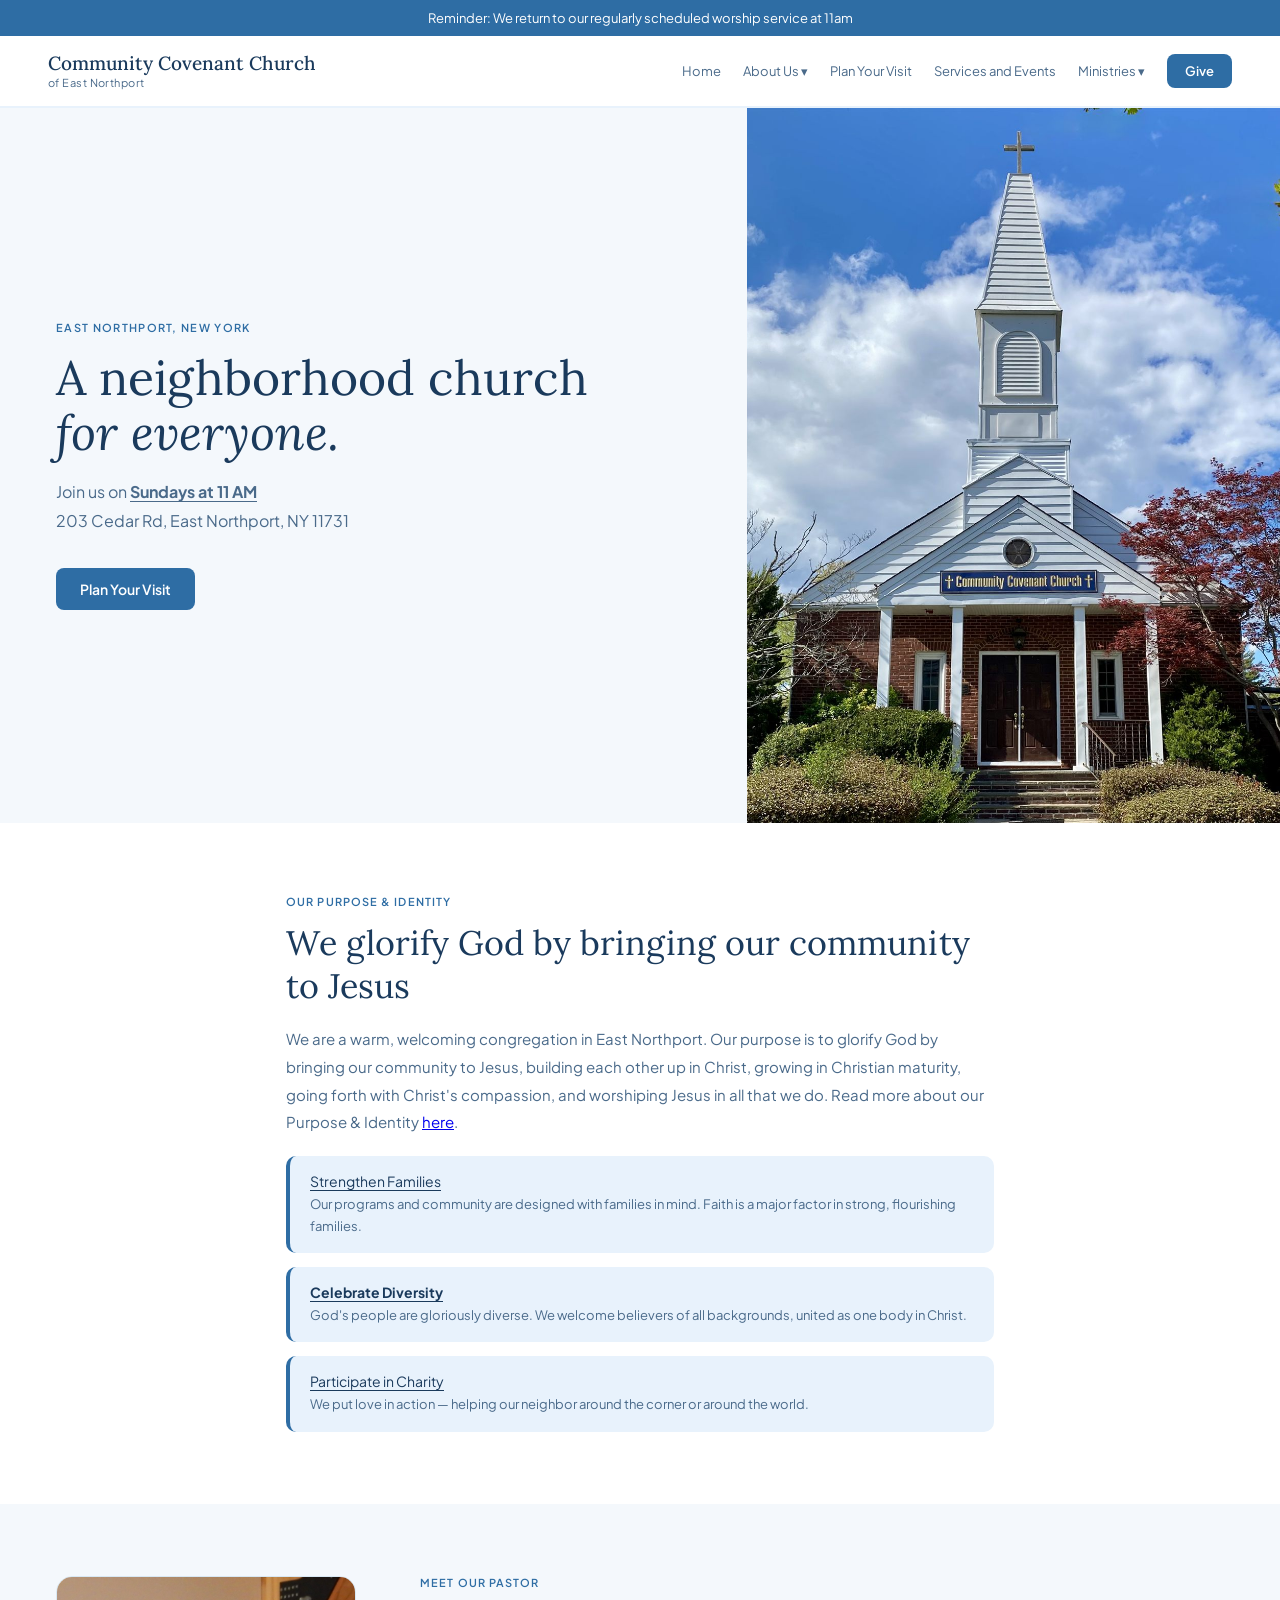
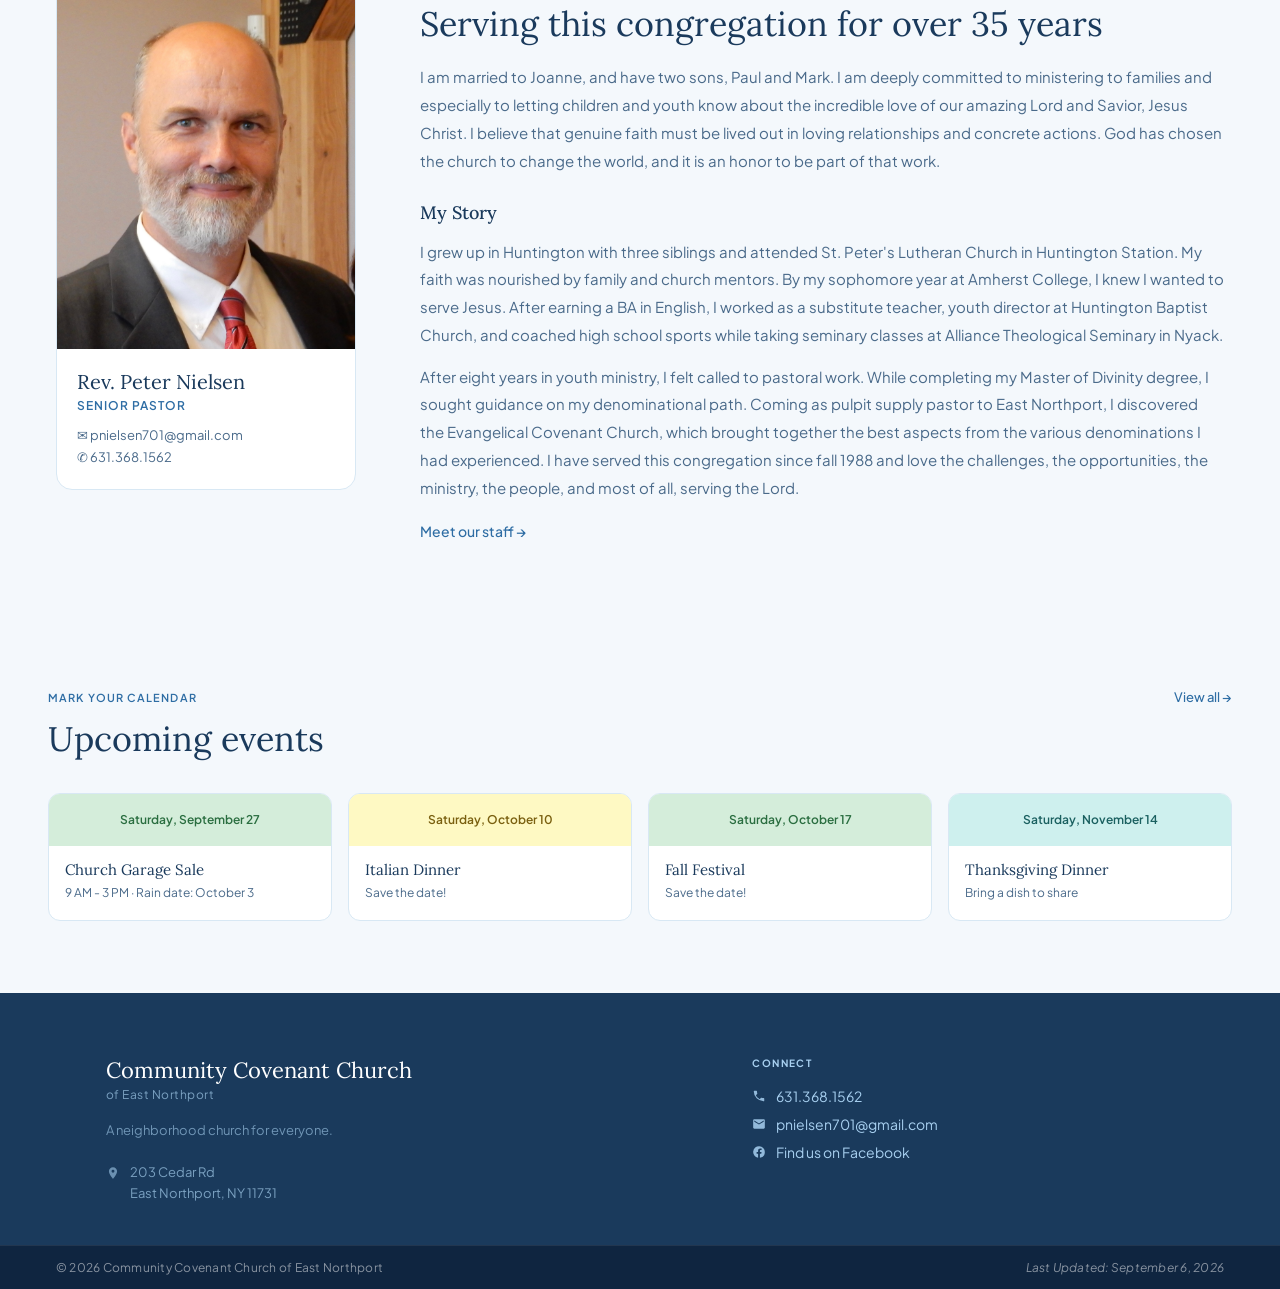
==== commit 7460da08: "Services and Events: rework Recurring cards; Featured Upcoming Events (next 3); Full Calendar embed;" ====
--- a/index.html
+++ b/index.html
@@ -217,7 +217,7 @@
   </div>
   <div class="footer-bottom">
     <span class="footer-copyright">&copy; 2026 Community Covenant Church of East Northport</span>
-    <span class="footer-updated">Last Updated: September 2, 2026</span>
+    <span class="footer-updated">Last Updated: September 6, 2026</span>
   </div>
 </footer>
 
--- a/style.css
+++ b/style.css
@@ -45,8 +45,8 @@
   .nav-dropdown-menu a { display: block; padding: 9px 18px; font-size: 13px; color: var(--text); text-decoration: none; white-space: nowrap; }
   .nav-dropdown-menu a:hover { background: var(--sky-light); color: var(--sky-dark); }
   .nav-links a:hover { color: var(--sky); }
-  .nav-cta { background: var(--sky); color: #ffffff; padding: 10px 22px; border-radius: 8px; font-size: 13px; font-weight: 600; text-decoration: none; transition: background 0.2s; }
-  .nav-cta:hover { background: var(--sky-dark); color: #ffffff; }
+  .nav-links a.nav-cta { background: var(--sky); color: #ffffff; padding: 8px 18px; border-radius: 8px; font-size: 13px; font-weight: 600; text-decoration: none; transition: background 0.2s, color 0.2s; }
+  .nav-links a.nav-cta:hover { background: var(--sky-dark); color: #ffffff; }
 
   /* HERO: magazine split */
   .hero { display: grid; grid-template-columns: 1.4fr 1fr; min-height: 440px; }
@@ -275,7 +275,9 @@
 
   /* PRIOR EVENTS (thank-you cards with photo grid) */
   .prior-events { padding: 64px 56px; background: var(--off-white); }
+  .prior-events-grid { display: grid; grid-template-columns: repeat(2, 1fr); gap: 20px; max-width: 1200px; margin: 24px auto 0; }
   .prior-event-card { background: var(--white); border: 1px solid var(--border); border-radius: 16px; overflow: hidden; max-width: 980px; margin: 24px auto 0; display: grid; grid-template-columns: 1fr 1.4fr; }
+  .prior-events-grid .prior-event-card { grid-template-columns: 1fr; max-width: none; margin: 0; }
   .prior-event-info { padding: 32px 36px; display: flex; flex-direction: column; justify-content: center; }
   .prior-event-date { font-size: 11px; font-weight: 700; color: var(--sky); text-transform: uppercase; letter-spacing: 0.12em; margin-bottom: 10px; }
   .prior-event-name { font-family: 'Lora', serif; font-size: 24px; font-weight: 500; color: var(--sky-dark); margin: 0 0 14px; line-height: 1.25; }
@@ -285,6 +287,7 @@
   @media (max-width: 820px) {
     .prior-events { padding: 48px 24px; }
     .prior-event-card { grid-template-columns: 1fr; }
+    .prior-events-grid { grid-template-columns: 1fr; }
     .prior-event-gallery img { min-height: 200px; }
   }
 
@@ -304,15 +307,20 @@
 
   /* RECURRING EVENTS GRID */
   .recurring-grid { grid-template-columns: repeat(3, 1fr); }
+  .recurring-grid .event-color-bar { height: 48px; }
+  .recurring-grid .event-color-bar span { font-size: 16px; font-weight: 600; letter-spacing: 0.02em; }
+  .recurring-grid .event-time { font-family: 'Lora', serif; font-size: 18px; font-weight: 500; color: var(--sky-dark); line-height: 1.4; margin-top: 10px; }
+  .recurring-grid .event-note { font-size: 12px; color: var(--muted); line-height: 1.5; margin-top: 8px; }
   @media (max-width: 720px) { .recurring-grid { grid-template-columns: 1fr; } }
 
-  /* HORIZONTAL SCROLL for the full upcoming events list on events.html */
-  .events-scroll-hint { font-size: 13px; color: var(--muted); margin: 0 0 16px; font-style: italic; }
-  .events-grid-scroll { display: flex !important; grid-template-columns: none; overflow-x: auto; gap: 16px; padding: 4px 4px 20px; scroll-snap-type: x mandatory; -webkit-overflow-scrolling: touch; scrollbar-color: var(--sky) var(--sky-light); }
-  .events-grid-scroll::-webkit-scrollbar { height: 10px; }
-  .events-grid-scroll::-webkit-scrollbar-track { background: var(--sky-light); border-radius: 5px; }
-  .events-grid-scroll::-webkit-scrollbar-thumb { background: var(--sky); border-radius: 5px; }
-  .events-grid-scroll .event-card { flex: 0 0 260px; scroll-snap-align: start; }
+  /* FEATURED UPCOMING EVENTS GRID (3-col) */
+  .events-grid-featured { grid-template-columns: repeat(3, 1fr); }
+  @media (max-width: 720px) { .events-grid-featured { grid-template-columns: 1fr; } }
+
+  /* FULL CALENDAR EMBED */
+  .calendar-embed { width: 100%; margin: 0 auto; }
+  .calendar-embed iframe { display: block; width: 100%; height: 600px; border: 0; border-radius: 8px; box-shadow: 0 4px 14px rgba(26,58,92,0.08); }
+  @media (max-width: 720px) { .calendar-embed iframe { height: 500px; } }
 
   /* SERVICES PAGE */
   .service-card { display: grid; grid-template-columns: 1fr auto; gap: 24px; align-items: center; background: var(--off-white); border: 1px solid var(--border); border-radius: 12px; padding: 22px 26px; margin-top: 18px; }
@@ -336,4 +344,6 @@
   }
   /* GIVE PAGE */
   .give-widget { margin: 32px 0; min-height: 100px; }
+  .give-quick { text-align: center; margin: 32px 0; padding: 24px; background: var(--off-white); border-radius: 12px; }
+  .give-quick p { margin: 0 0 14px; color: var(--muted); font-size: 14px; }
   .give-address { background: var(--off-white); border-left: 4px solid var(--sky); padding: 14px 18px; border-radius: 6px; font-style: normal; line-height: 1.7; }
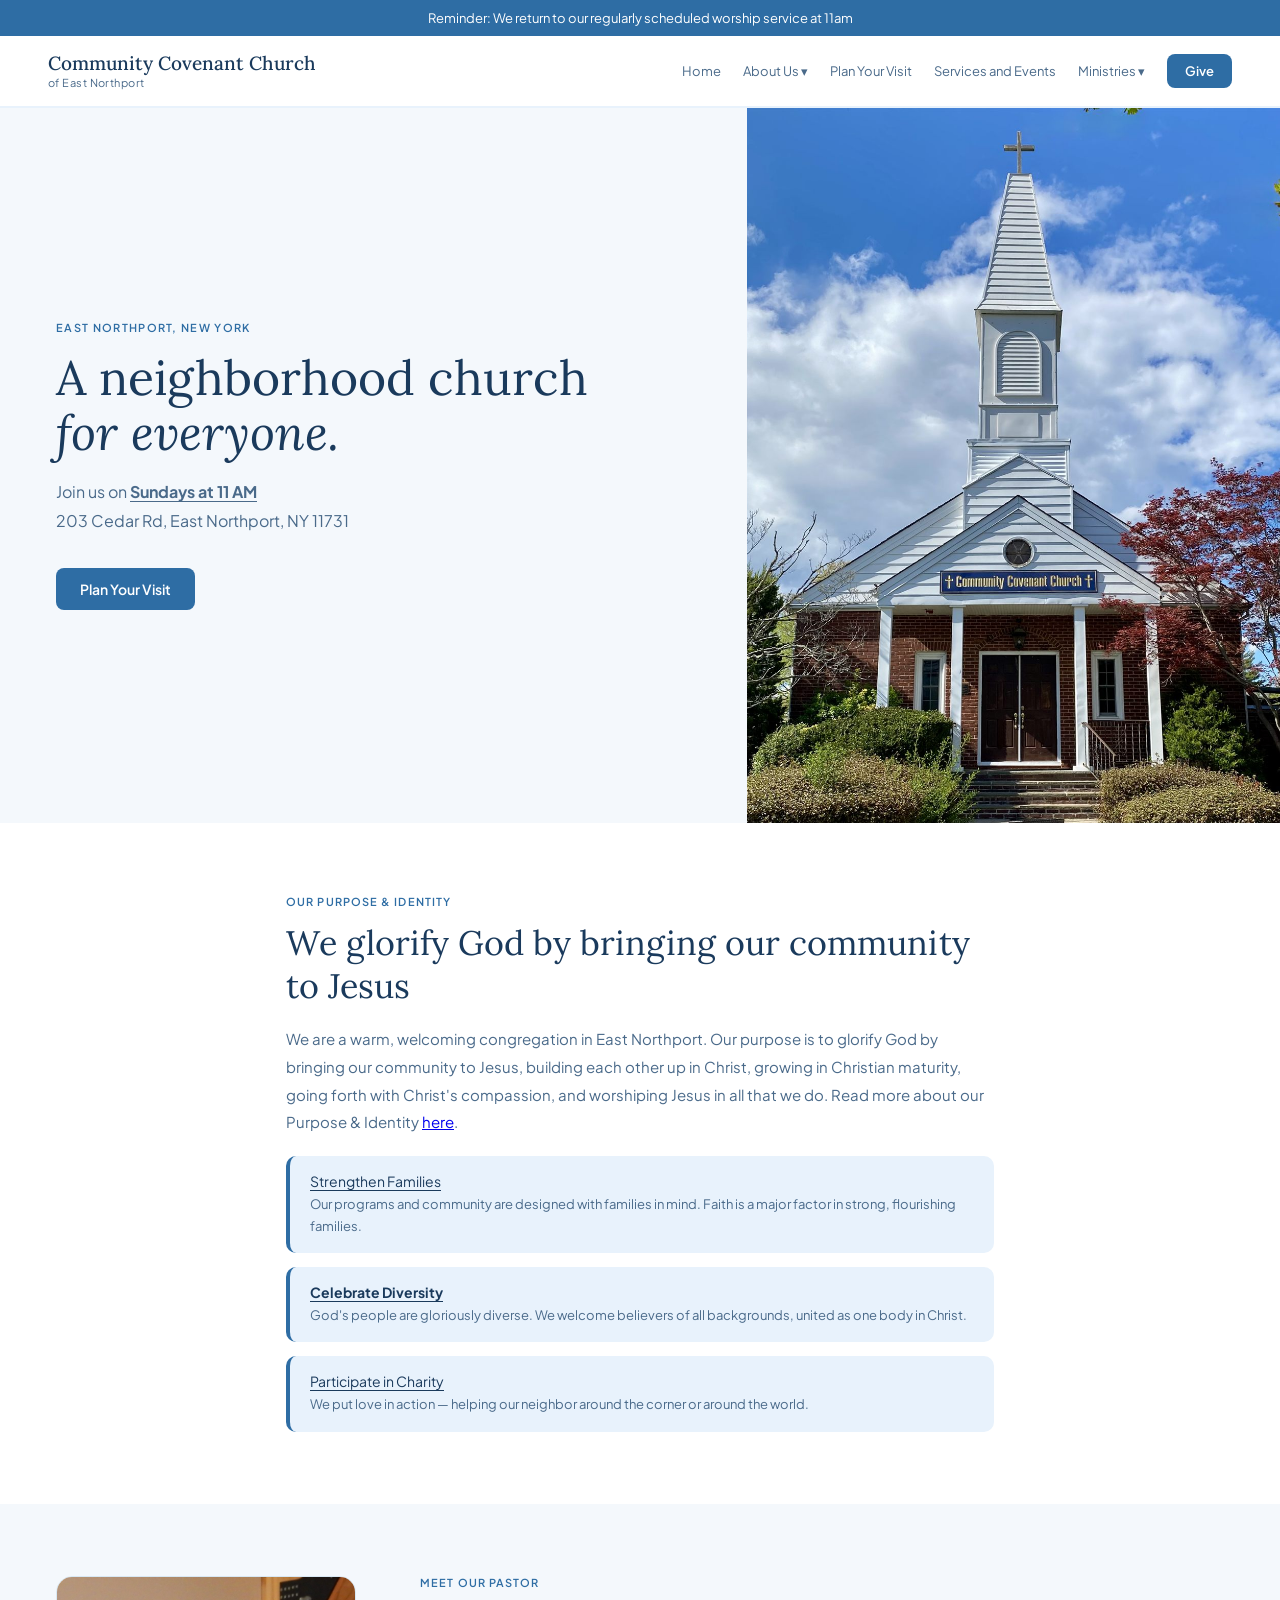
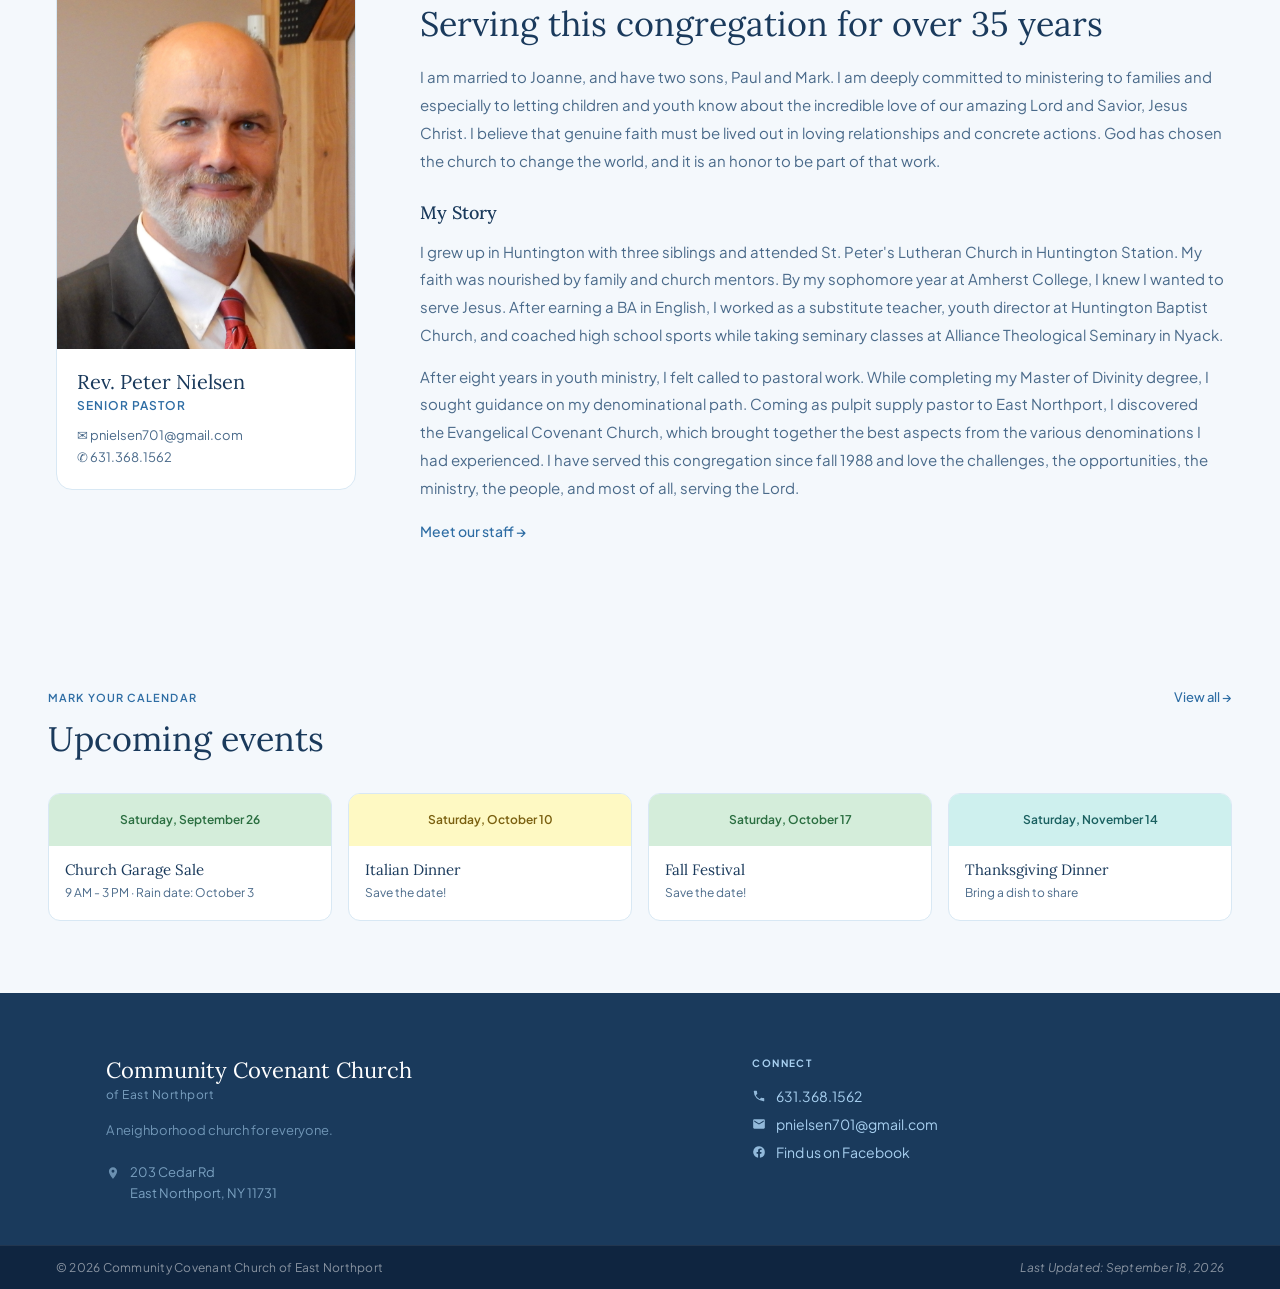
==== commit fcb12950: "Fix Church Garage Sale date: September 26 (was September 27) Co-Authored-By: Claude Opus 4.7 <norepl" ====
--- a/index.html
+++ b/index.html
@@ -168,7 +168,7 @@
   <div class="events-grid">
 <!-- EVENTS:UPCOMING:START -->
     <div class="event-card">
-      <div class="event-color-bar" style="background:#d4edda;"><span style="color:#2a6e40;">Saturday, September 27</span></div>
+      <div class="event-color-bar" style="background:#d4edda;"><span style="color:#2a6e40;">Saturday, September 26</span></div>
       <div class="event-body">
         <div class="event-name">Church Garage Sale</div>
         <div class="event-detail">9 AM - 3 PM · Rain date: October 3</div>
@@ -217,7 +217,7 @@
   </div>
   <div class="footer-bottom">
     <span class="footer-copyright">&copy; 2026 Community Covenant Church of East Northport</span>
-    <span class="footer-updated">Last Updated: September 6, 2026</span>
+    <span class="footer-updated">Last Updated: September 18, 2026</span>
   </div>
 </footer>
 
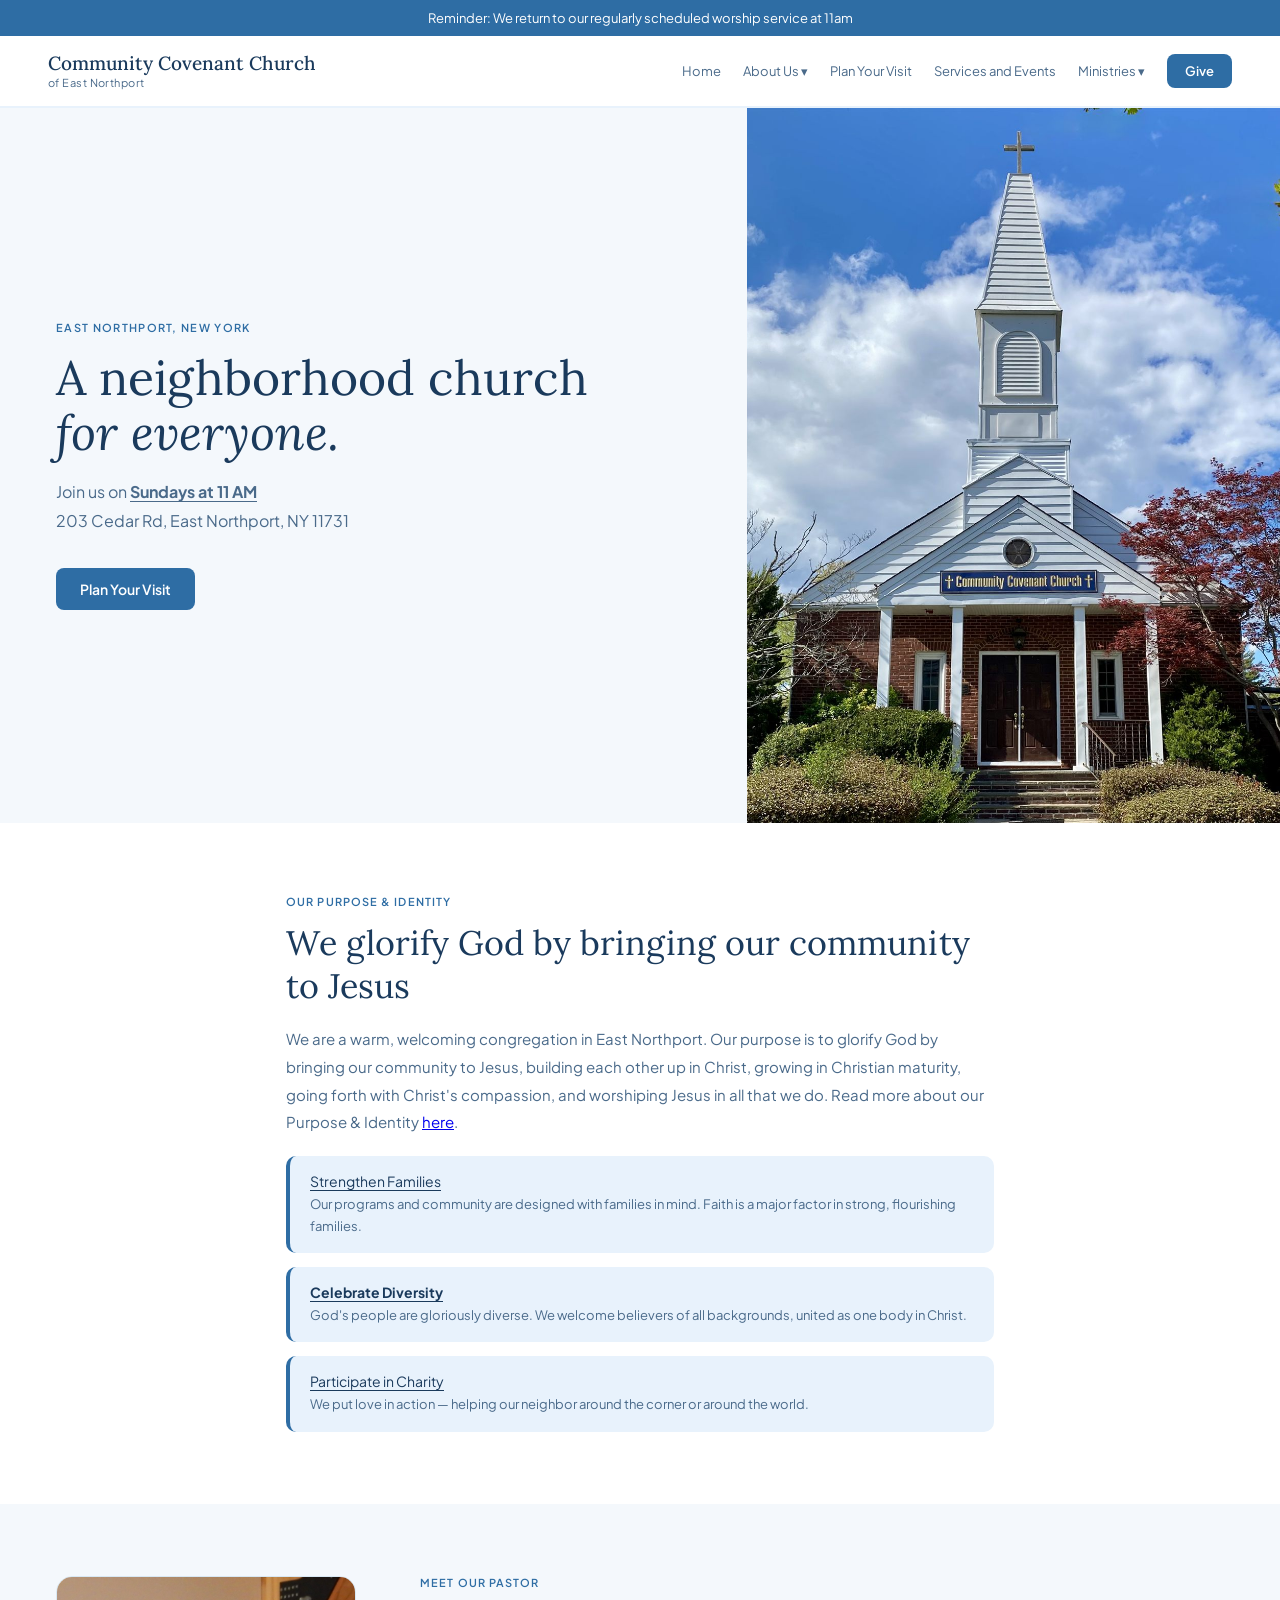
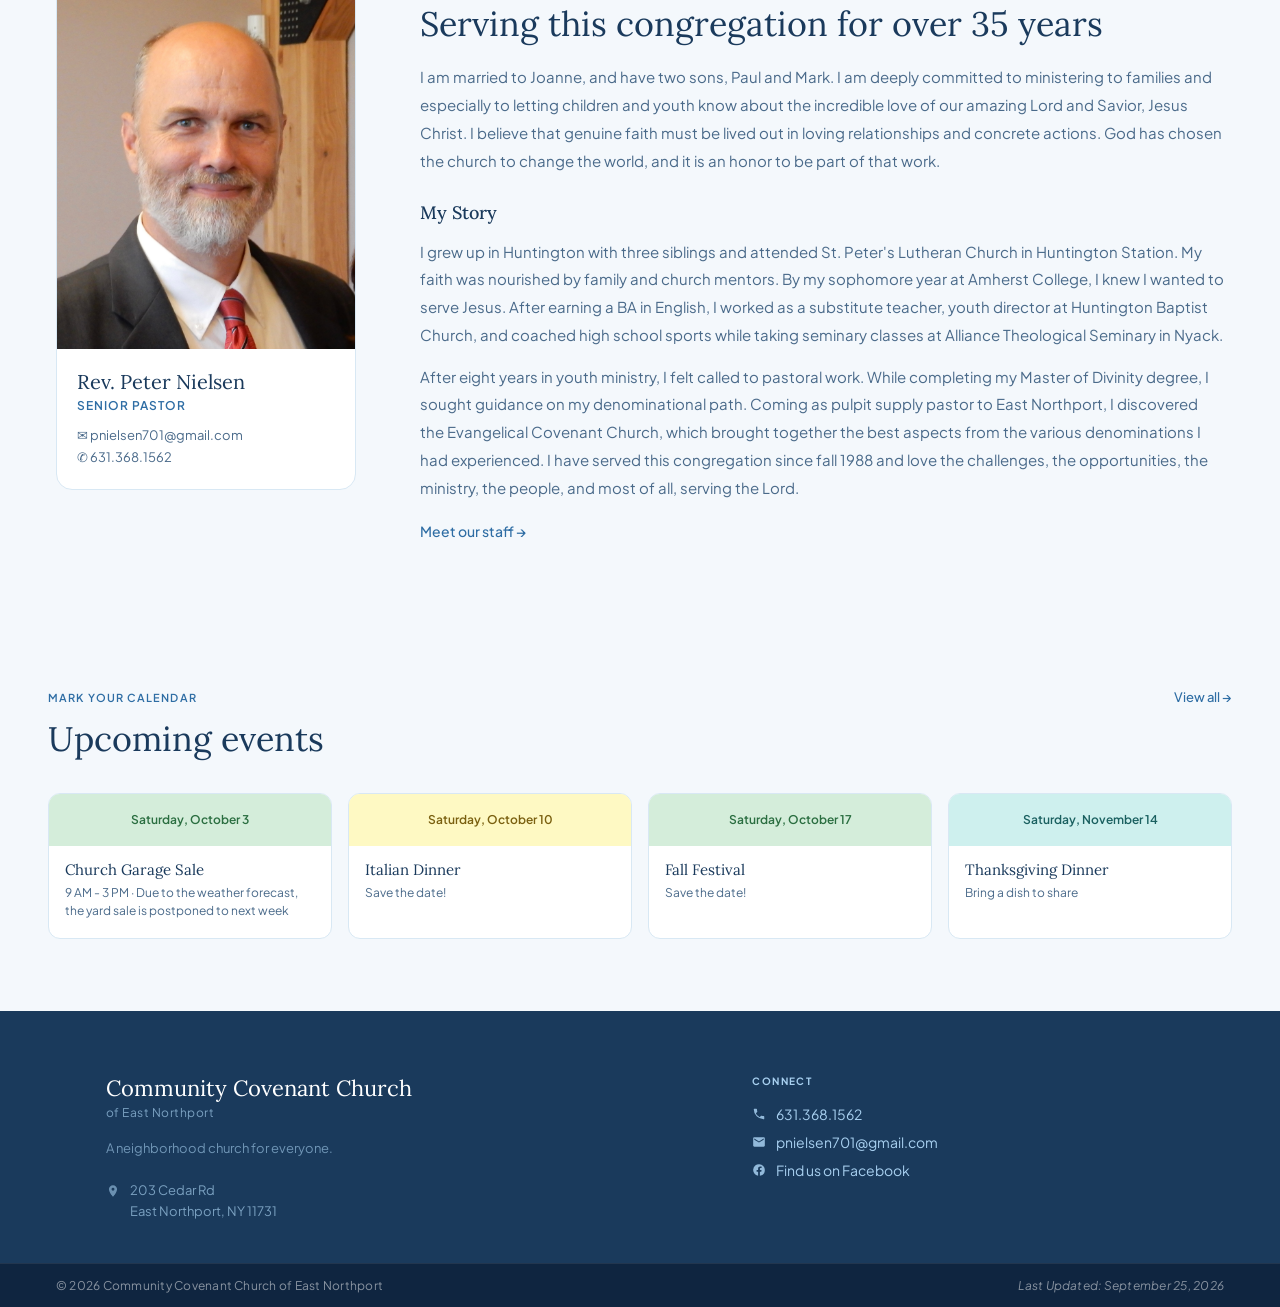
==== commit bb2eebbd: "Postpone Church Garage Sale to rain date October 3 with weather note Co-Authored-By: Claude Opus 4.7" ====
--- a/index.html
+++ b/index.html
@@ -168,10 +168,10 @@
   <div class="events-grid">
 <!-- EVENTS:UPCOMING:START -->
     <div class="event-card">
-      <div class="event-color-bar" style="background:#d4edda;"><span style="color:#2a6e40;">Saturday, September 26</span></div>
+      <div class="event-color-bar" style="background:#d4edda;"><span style="color:#2a6e40;">Saturday, October 3</span></div>
       <div class="event-body">
         <div class="event-name">Church Garage Sale</div>
-        <div class="event-detail">9 AM - 3 PM · Rain date: October 3</div>
+        <div class="event-detail">9 AM - 3 PM · Due to the weather forecast, the yard sale is postponed to next week</div>
       </div>
     </div>
     <div class="event-card">
@@ -217,7 +217,7 @@
   </div>
   <div class="footer-bottom">
     <span class="footer-copyright">&copy; 2026 Community Covenant Church of East Northport</span>
-    <span class="footer-updated">Last Updated: September 18, 2026</span>
+    <span class="footer-updated">Last Updated: September 25, 2026</span>
   </div>
 </footer>
 
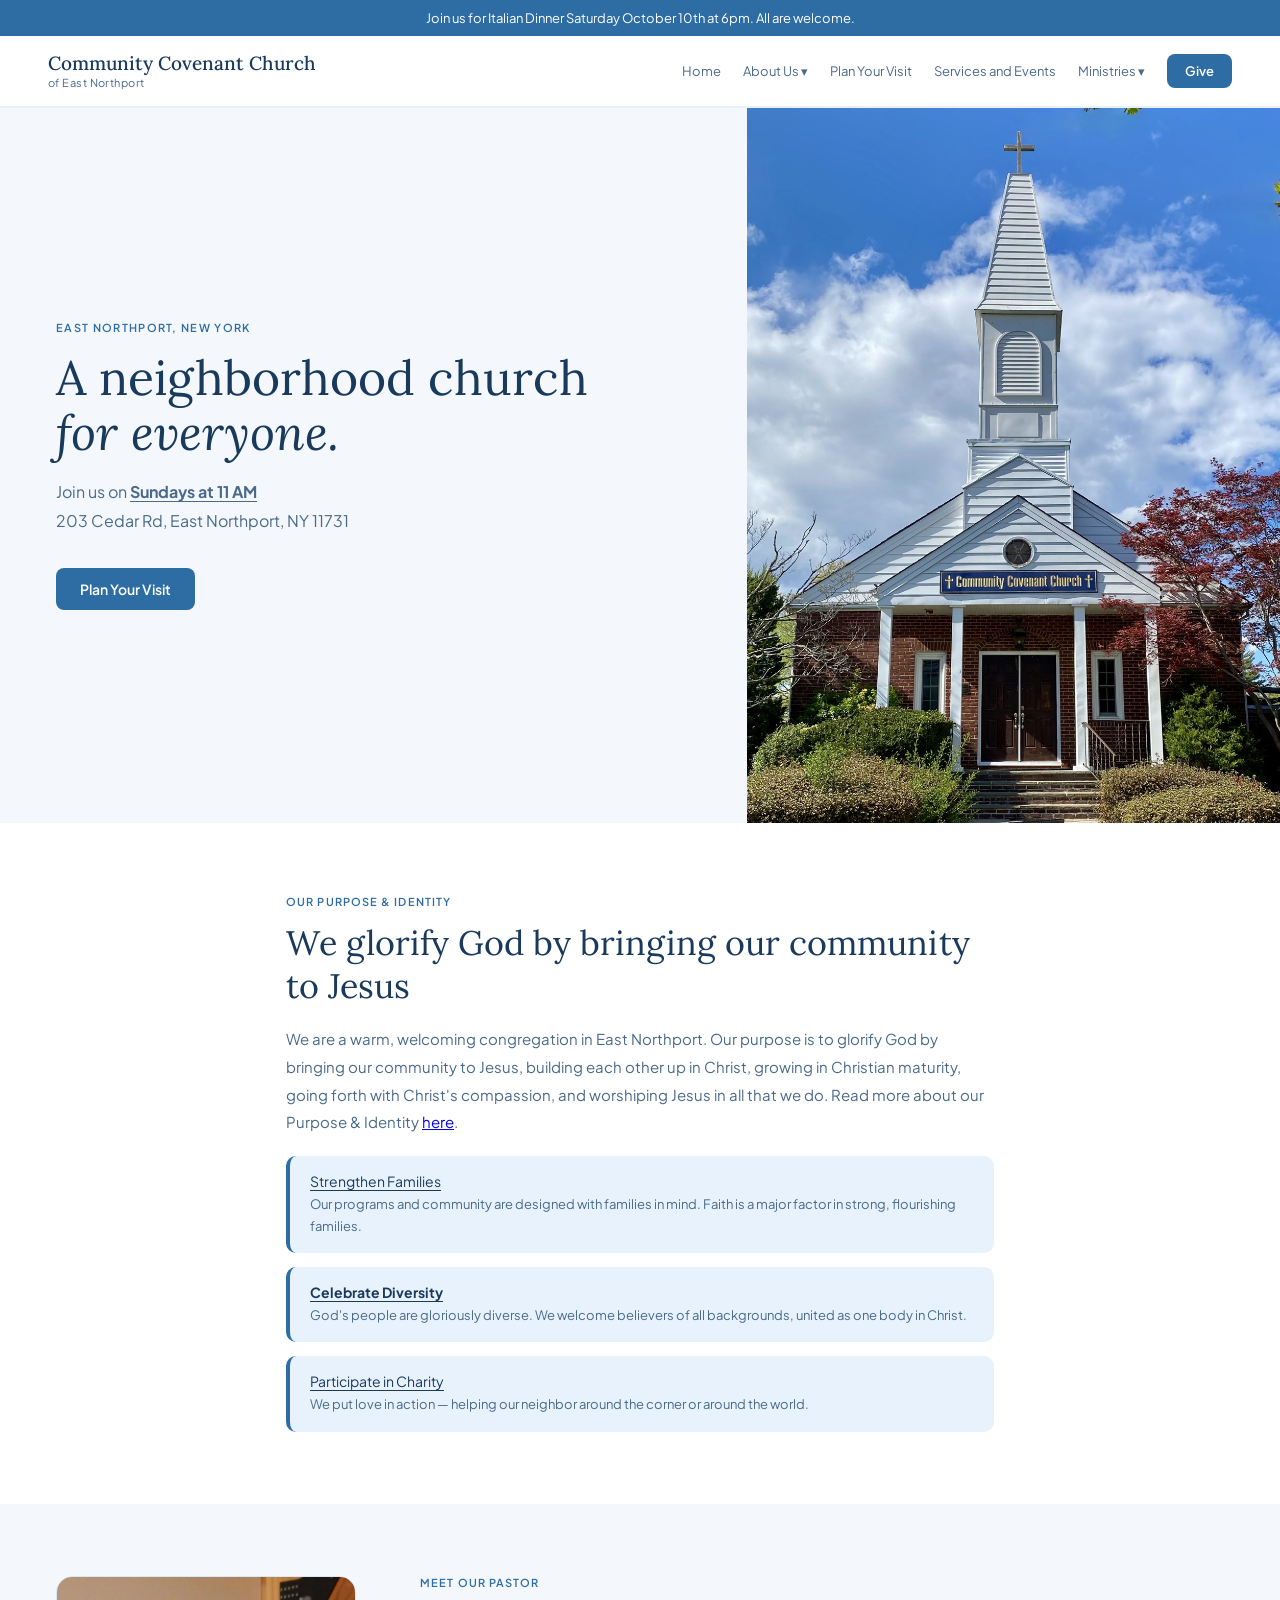
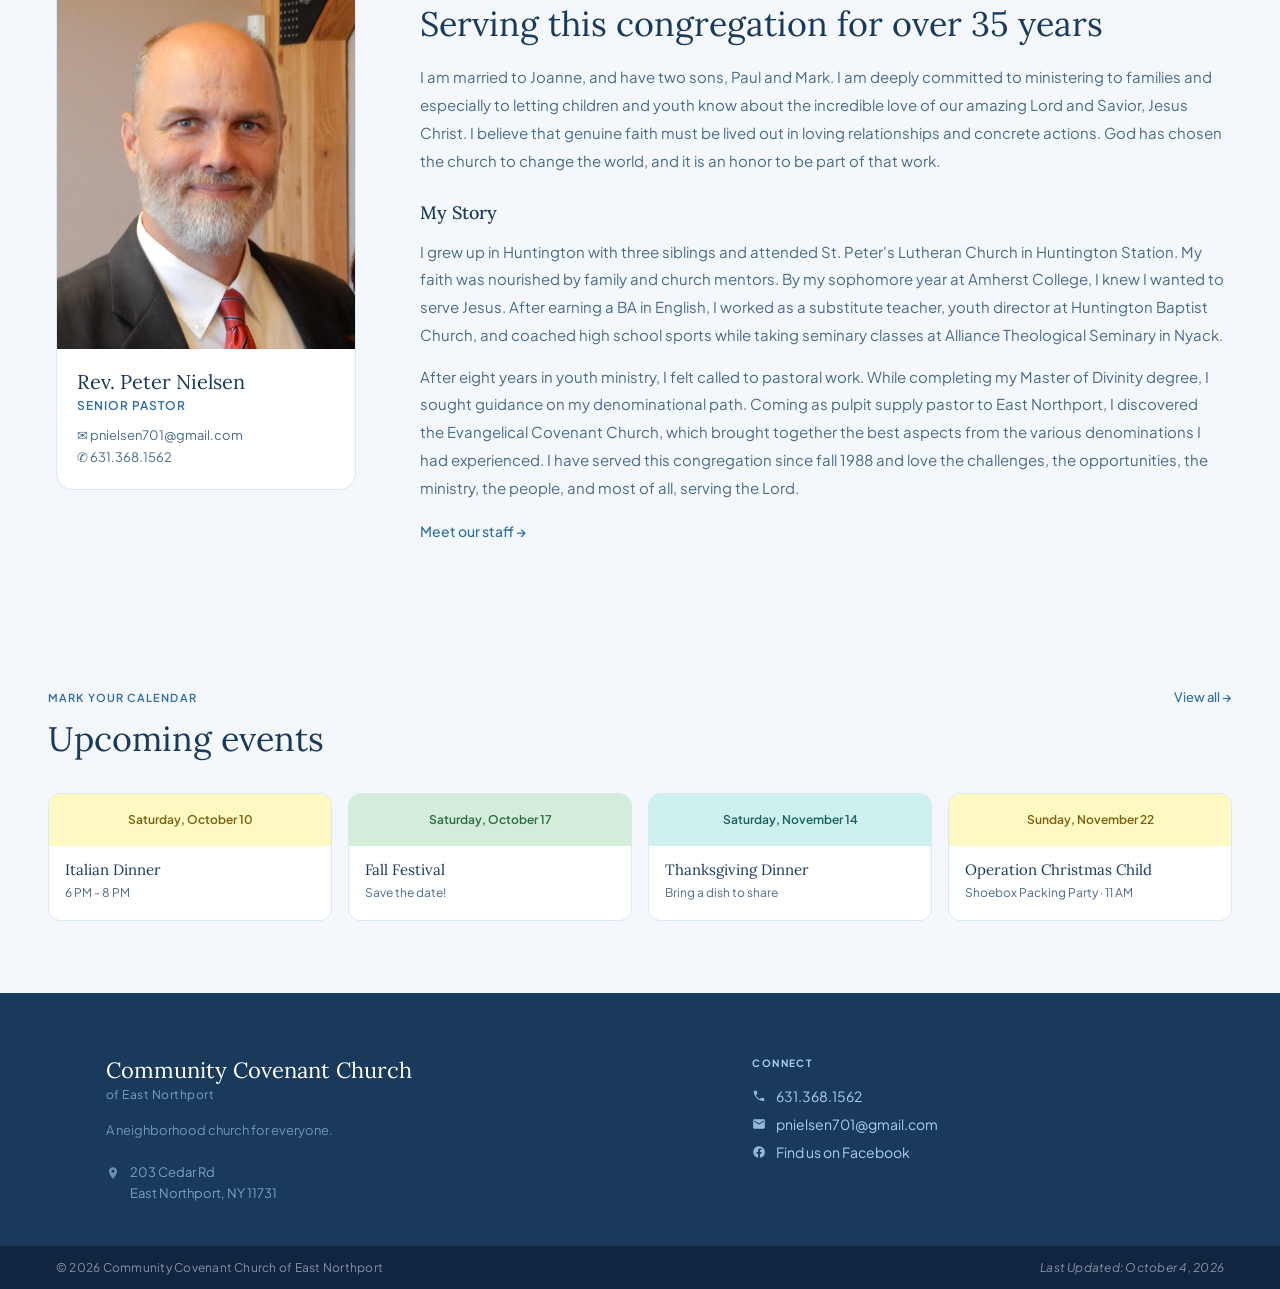
==== commit 61859361: "Remove past Garage Sale; promote Italian Dinner (banner + 6pm-8pm time) Co-Authored-By: Claude Opus " ====
--- a/index.html
+++ b/index.html
@@ -58,7 +58,7 @@
 <body>
 
 <div class="banner">
-  <p>Reminder: We return to our regularly scheduled worship service at 11am</p>
+  <p>Join us for Italian Dinner Saturday October 10th at 6pm. All are welcome.</p>
 </div>
 
 <nav>
@@ -168,17 +168,10 @@
   <div class="events-grid">
 <!-- EVENTS:UPCOMING:START -->
     <div class="event-card">
-      <div class="event-color-bar" style="background:#d4edda;"><span style="color:#2a6e40;">Saturday, October 3</span></div>
-      <div class="event-body">
-        <div class="event-name">Church Garage Sale</div>
-        <div class="event-detail">9 AM - 3 PM · Due to the weather forecast, the yard sale is postponed to next week</div>
-      </div>
-    </div>
-    <div class="event-card">
       <div class="event-color-bar" style="background:#fef9c3;"><span style="color:#7a6010;">Saturday, October 10</span></div>
       <div class="event-body">
         <div class="event-name">Italian Dinner</div>
-        <div class="event-detail">Save the date!</div>
+        <div class="event-detail">6 PM - 8 PM</div>
       </div>
     </div>
     <div class="event-card">
@@ -193,6 +186,13 @@
       <div class="event-body">
         <div class="event-name">Thanksgiving Dinner</div>
         <div class="event-detail">Bring a dish to share</div>
+      </div>
+    </div>
+    <div class="event-card">
+      <div class="event-color-bar" style="background:#fef9c3;"><span style="color:#7a6010;">Sunday, November 22</span></div>
+      <div class="event-body">
+        <div class="event-name">Operation Christmas Child</div>
+        <div class="event-detail">Shoebox Packing Party · 11 AM</div>
       </div>
     </div>
 <!-- EVENTS:UPCOMING:END -->
@@ -217,7 +217,7 @@
   </div>
   <div class="footer-bottom">
     <span class="footer-copyright">&copy; 2026 Community Covenant Church of East Northport</span>
-    <span class="footer-updated">Last Updated: September 25, 2026</span>
+    <span class="footer-updated">Last Updated: October 4, 2026</span>
   </div>
 </footer>
 
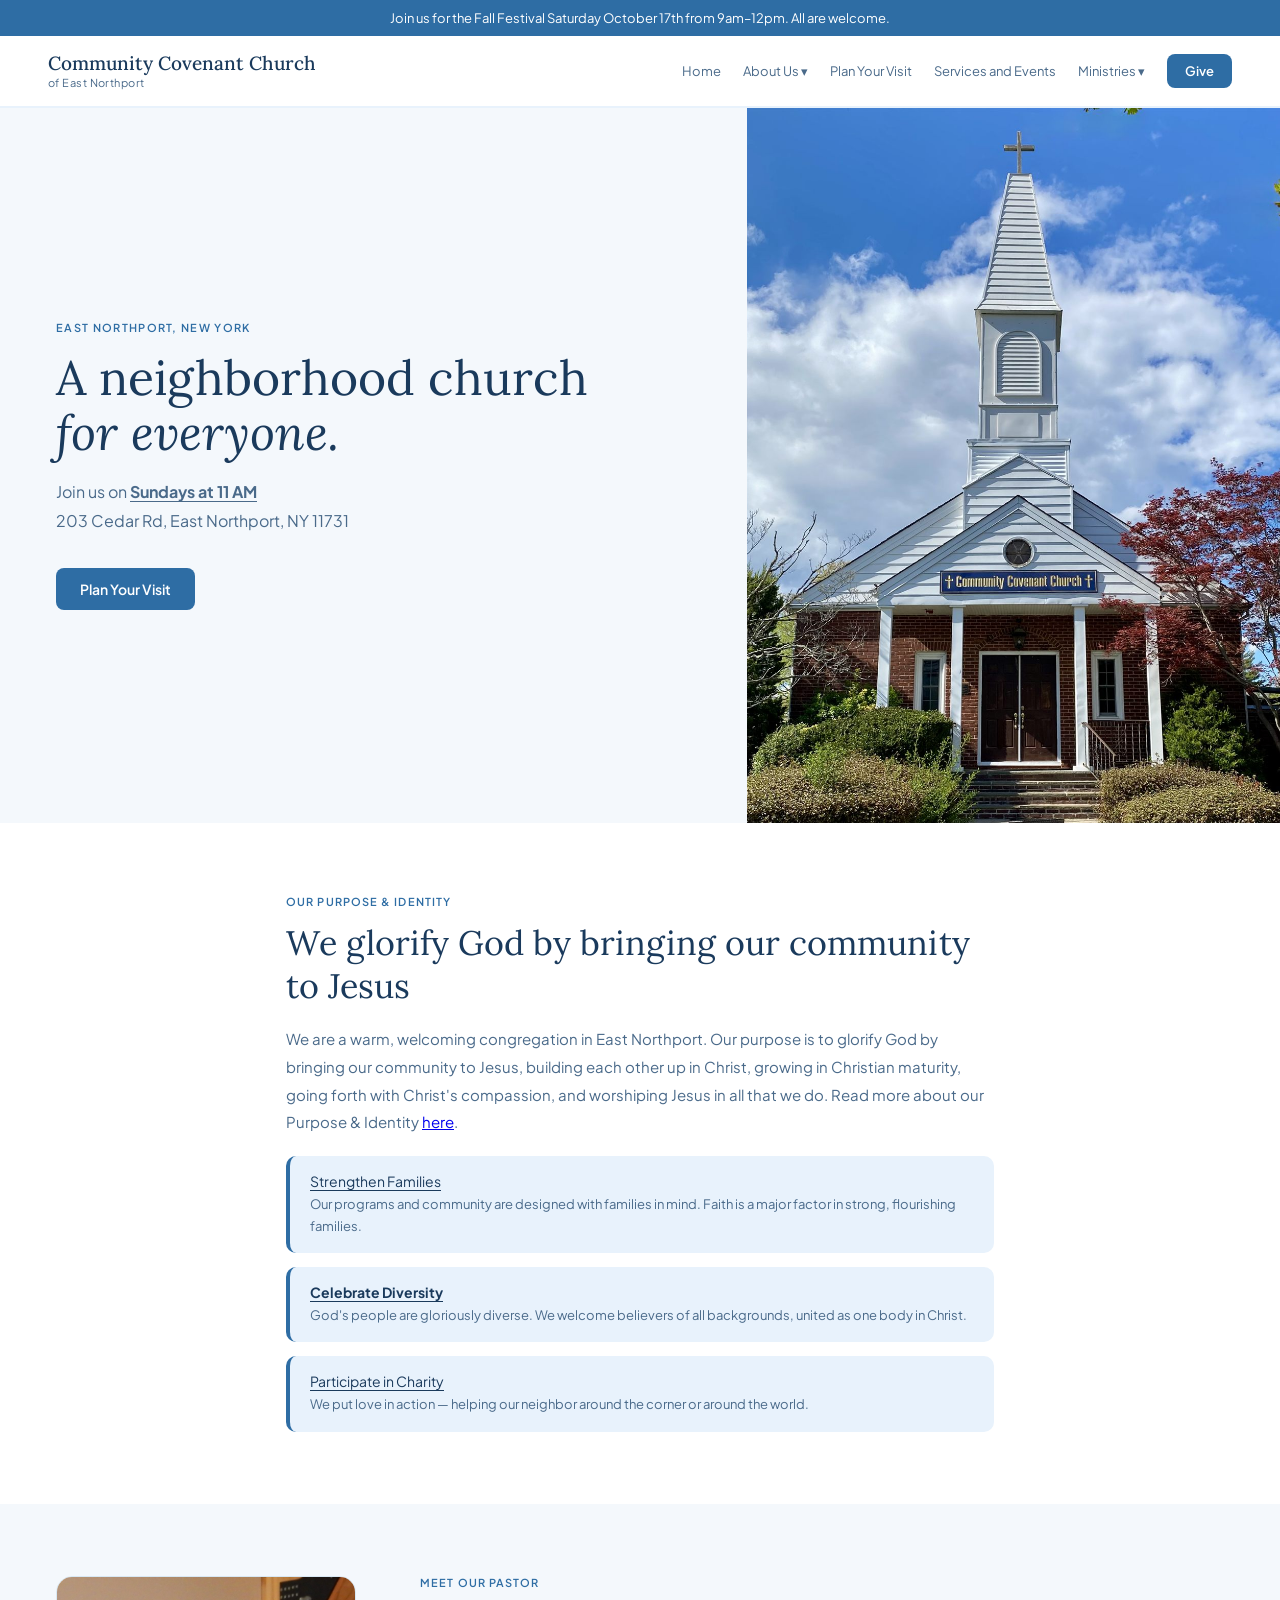
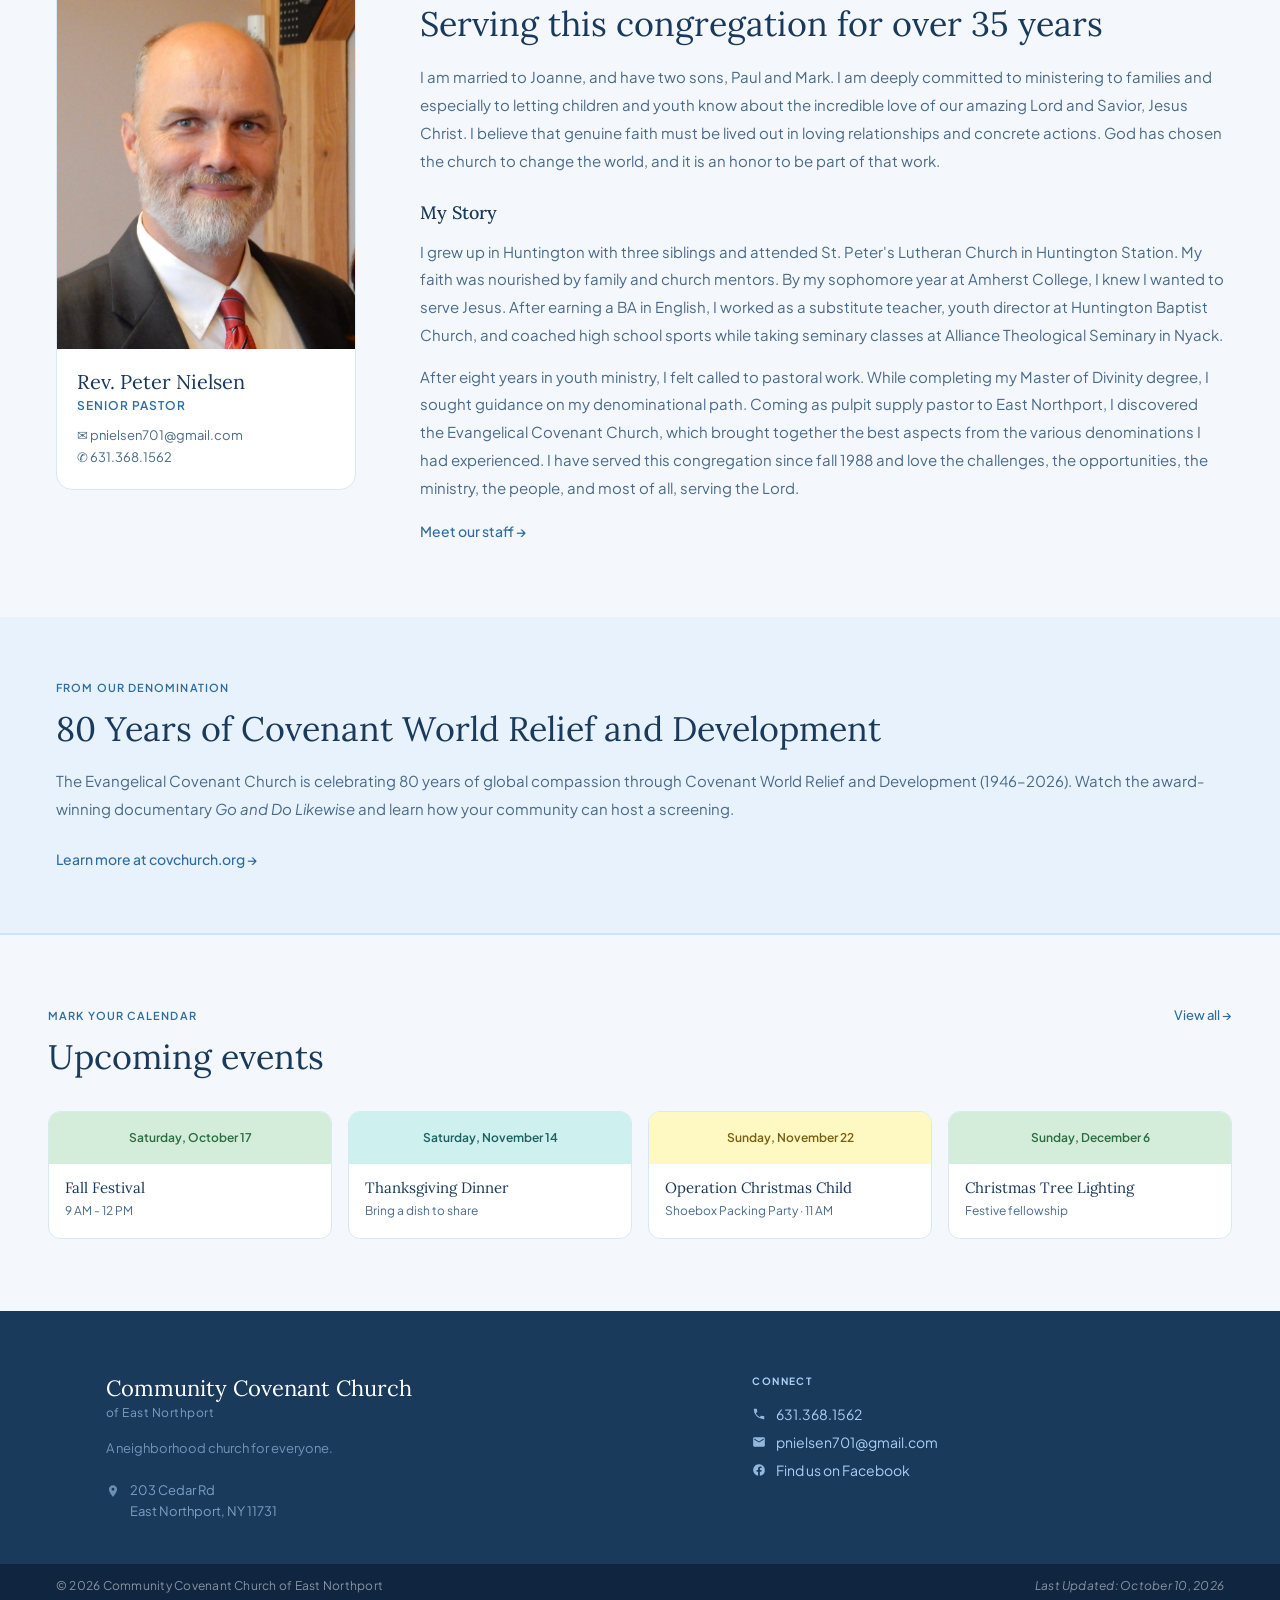
==== commit c773b3fa: "Remove past Italian Dinner; set Fall Festival time; add CWRD 80th anniversary card; update banner to" ====
--- a/index.html
+++ b/index.html
@@ -58,7 +58,7 @@
 <body>
 
 <div class="banner">
-  <p>Join us for Italian Dinner Saturday October 10th at 6pm. All are welcome.</p>
+  <p>Join us for the Fall Festival Saturday October 17th from 9am&ndash;12pm. All are welcome.</p>
 </div>
 
 <nav>
@@ -157,6 +157,15 @@
   </div>
 </section>
 
+<section class="headline" style="grid-template-columns:1fr;">
+  <div class="headline-text">
+    <div class="section-eyebrow">From our denomination</div>
+    <h2 class="section-title">80 Years of Covenant World Relief and Development</h2>
+    <p class="section-body">The Evangelical Covenant Church is celebrating 80 years of global compassion through Covenant World Relief and Development (1946&ndash;2026). Watch the award-winning documentary <em>Go and Do Likewise</em> and learn how your community can host a screening.</p>
+    <a class="article-back" href="https://covchurch.org/serve-globally/covenant-world-relief/80-years/" target="_blank" rel="noopener" style="margin-top:4px;">Learn more at covchurch.org &rarr;</a>
+  </div>
+</section>
+
 <section class="events" id="events">
   <div class="events-header">
     <div>
@@ -168,17 +177,10 @@
   <div class="events-grid">
 <!-- EVENTS:UPCOMING:START -->
     <div class="event-card">
-      <div class="event-color-bar" style="background:#fef9c3;"><span style="color:#7a6010;">Saturday, October 10</span></div>
-      <div class="event-body">
-        <div class="event-name">Italian Dinner</div>
-        <div class="event-detail">6 PM - 8 PM</div>
-      </div>
-    </div>
-    <div class="event-card">
       <div class="event-color-bar" style="background:#d4edda;"><span style="color:#2a6e40;">Saturday, October 17</span></div>
       <div class="event-body">
         <div class="event-name">Fall Festival</div>
-        <div class="event-detail">Save the date!</div>
+        <div class="event-detail">9 AM - 12 PM</div>
       </div>
     </div>
     <div class="event-card">
@@ -193,6 +195,13 @@
       <div class="event-body">
         <div class="event-name">Operation Christmas Child</div>
         <div class="event-detail">Shoebox Packing Party · 11 AM</div>
+      </div>
+    </div>
+    <div class="event-card">
+      <div class="event-color-bar" style="background:#d4edda;"><span style="color:#2a6e40;">Sunday, December 6</span></div>
+      <div class="event-body">
+        <div class="event-name">Christmas Tree Lighting</div>
+        <div class="event-detail">Festive fellowship</div>
       </div>
     </div>
 <!-- EVENTS:UPCOMING:END -->
@@ -217,7 +226,7 @@
   </div>
   <div class="footer-bottom">
     <span class="footer-copyright">&copy; 2026 Community Covenant Church of East Northport</span>
-    <span class="footer-updated">Last Updated: October 4, 2026</span>
+    <span class="footer-updated">Last Updated: October 10, 2026</span>
   </div>
 </footer>
 
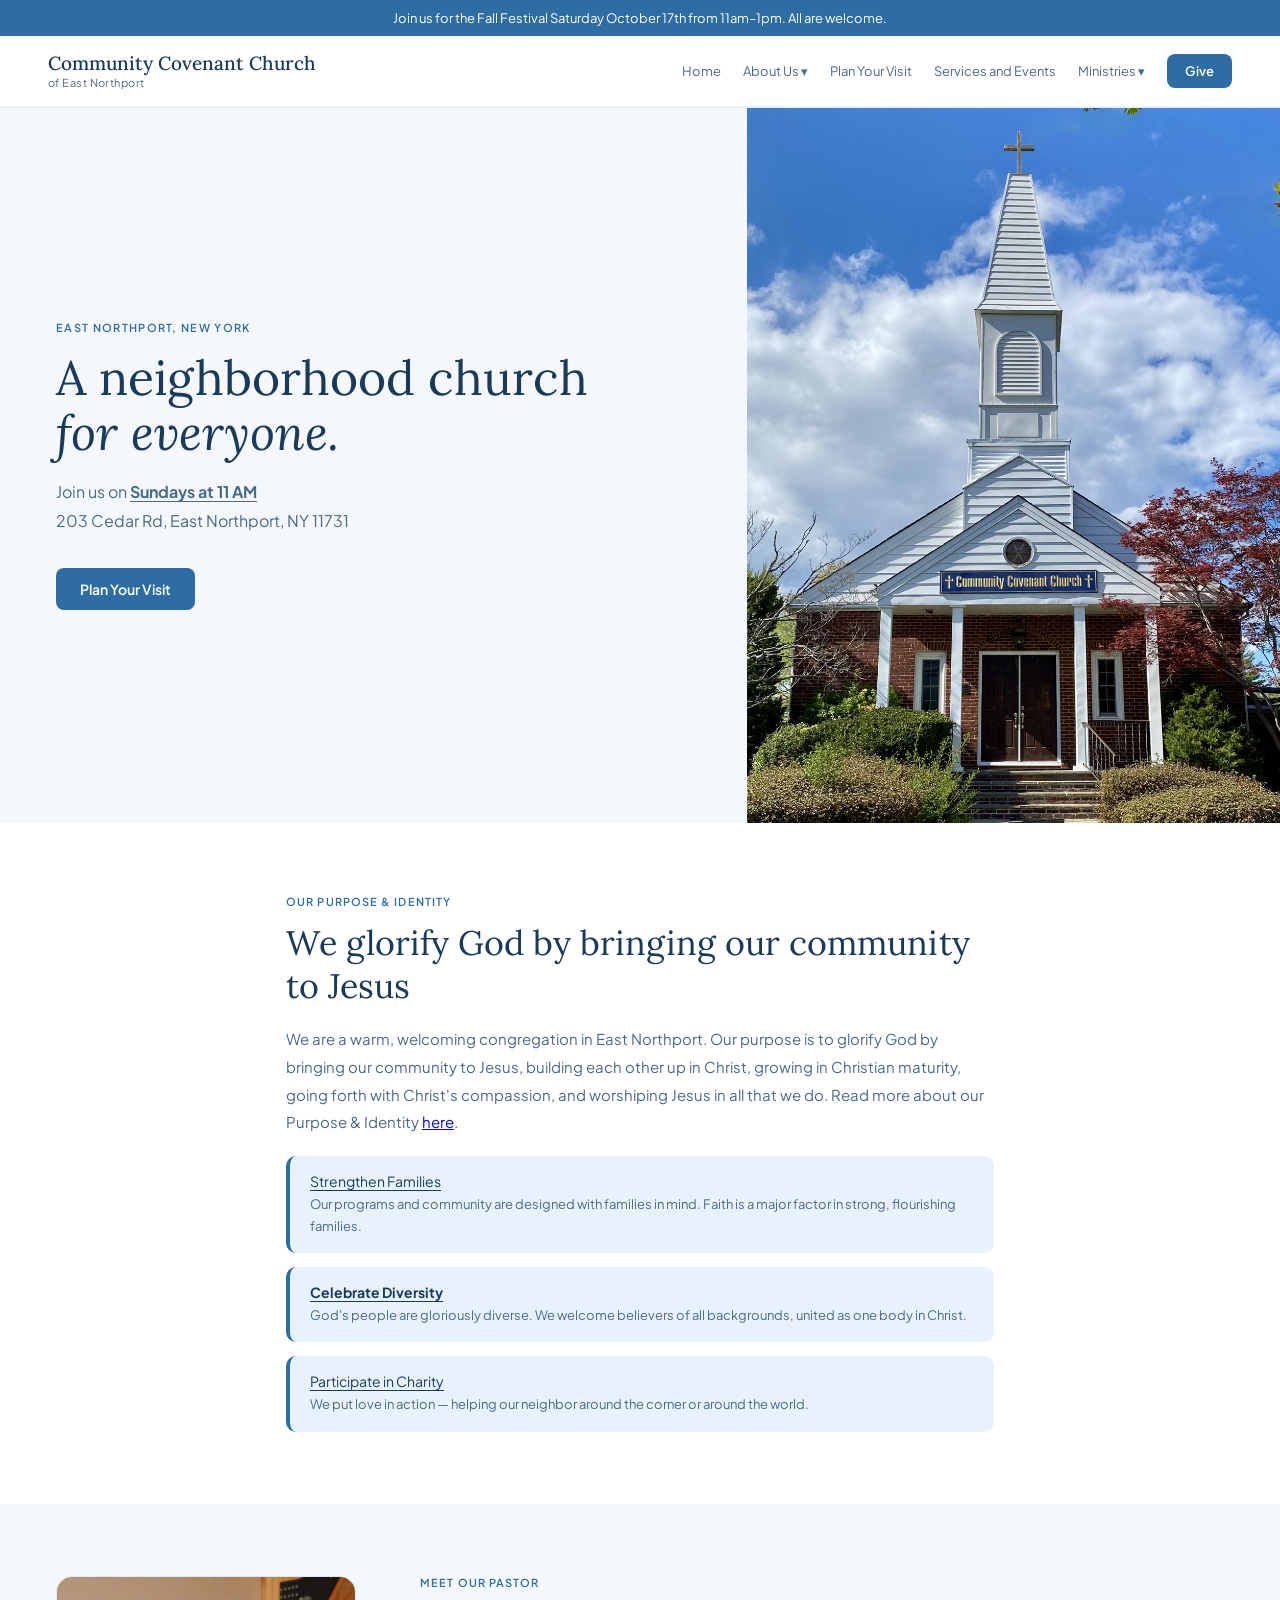
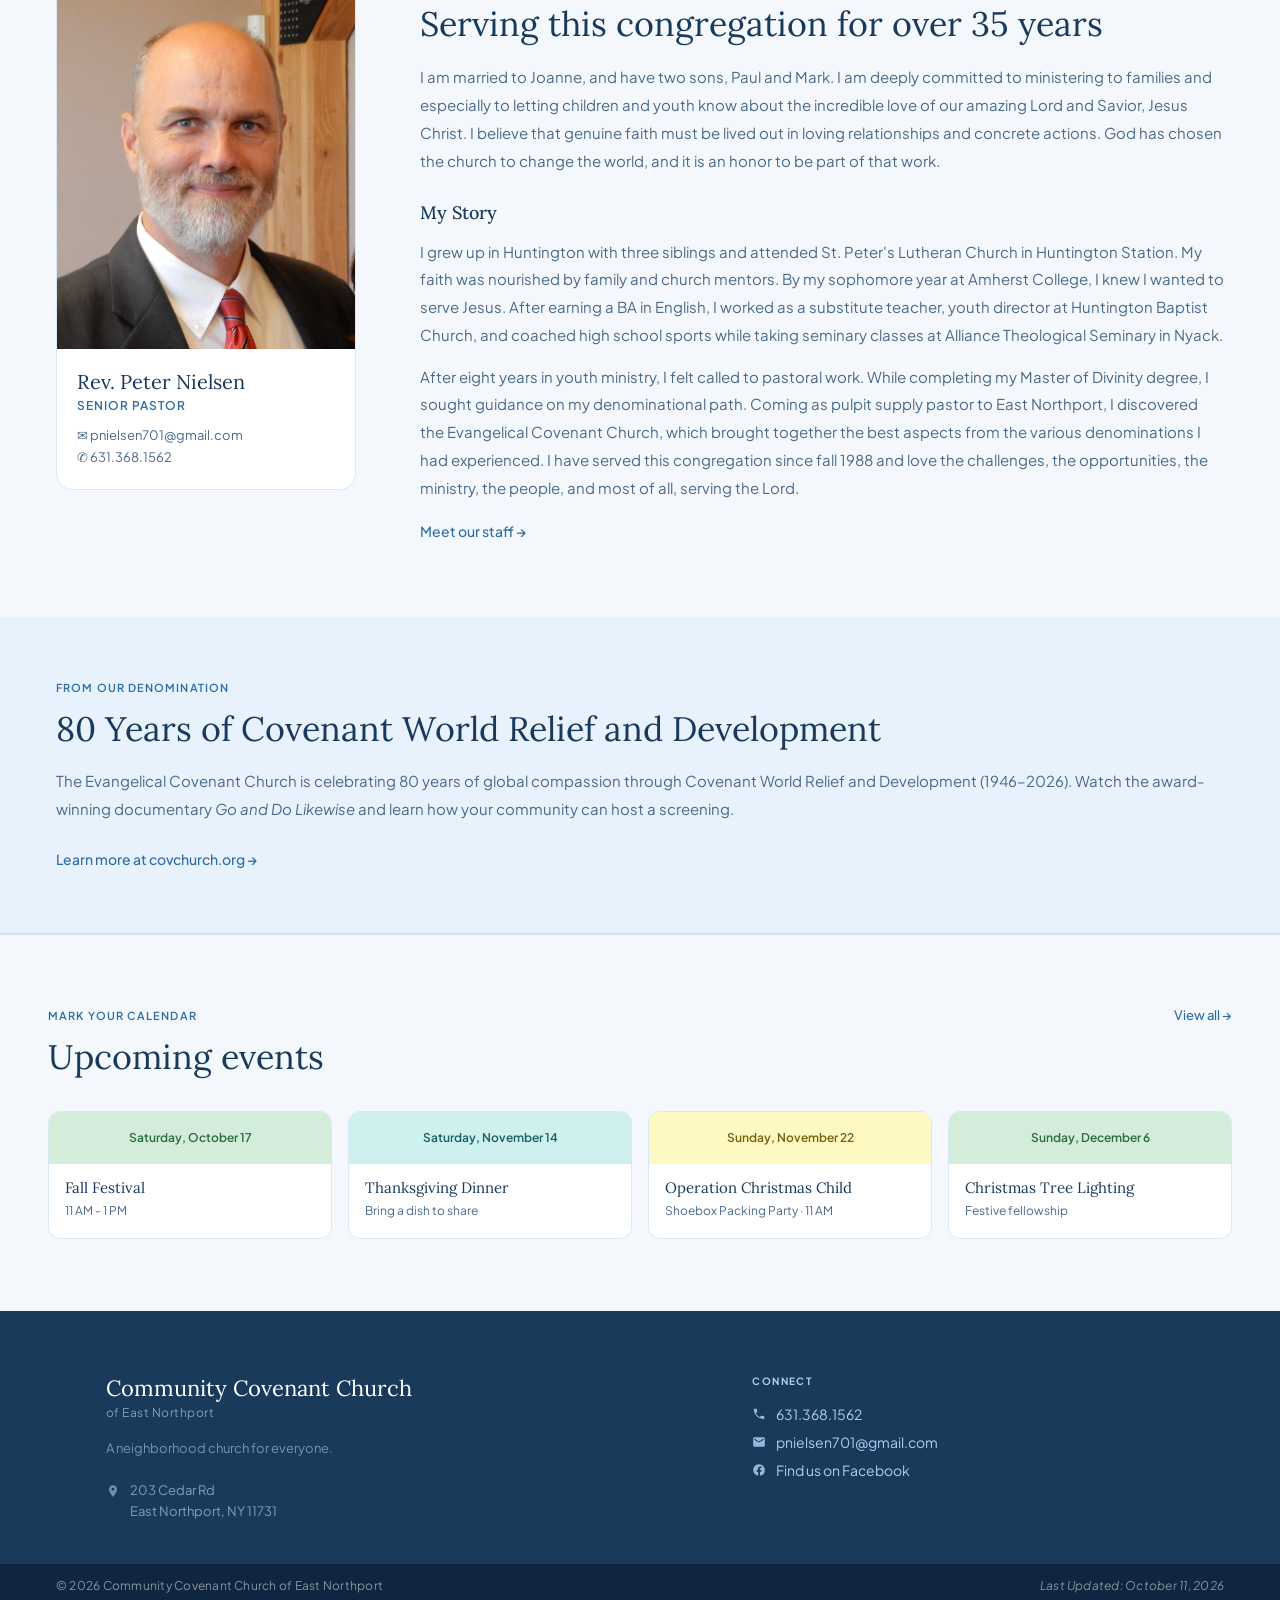
==== commit 51166e3c: "Update Fall Festival time to 11 AM - 1 PM (card + banner) Co-Authored-By: Claude Opus 4.7 <noreply@a" ====
--- a/index.html
+++ b/index.html
@@ -58,7 +58,7 @@
 <body>
 
 <div class="banner">
-  <p>Join us for the Fall Festival Saturday October 17th from 9am&ndash;12pm. All are welcome.</p>
+  <p>Join us for the Fall Festival Saturday October 17th from 11am&ndash;1pm. All are welcome.</p>
 </div>
 
 <nav>
@@ -180,7 +180,7 @@
       <div class="event-color-bar" style="background:#d4edda;"><span style="color:#2a6e40;">Saturday, October 17</span></div>
       <div class="event-body">
         <div class="event-name">Fall Festival</div>
-        <div class="event-detail">9 AM - 12 PM</div>
+        <div class="event-detail">11 AM - 1 PM</div>
       </div>
     </div>
     <div class="event-card">
@@ -226,7 +226,7 @@
   </div>
   <div class="footer-bottom">
     <span class="footer-copyright">&copy; 2026 Community Covenant Church of East Northport</span>
-    <span class="footer-updated">Last Updated: October 10, 2026</span>
+    <span class="footer-updated">Last Updated: October 11, 2026</span>
   </div>
 </footer>
 
